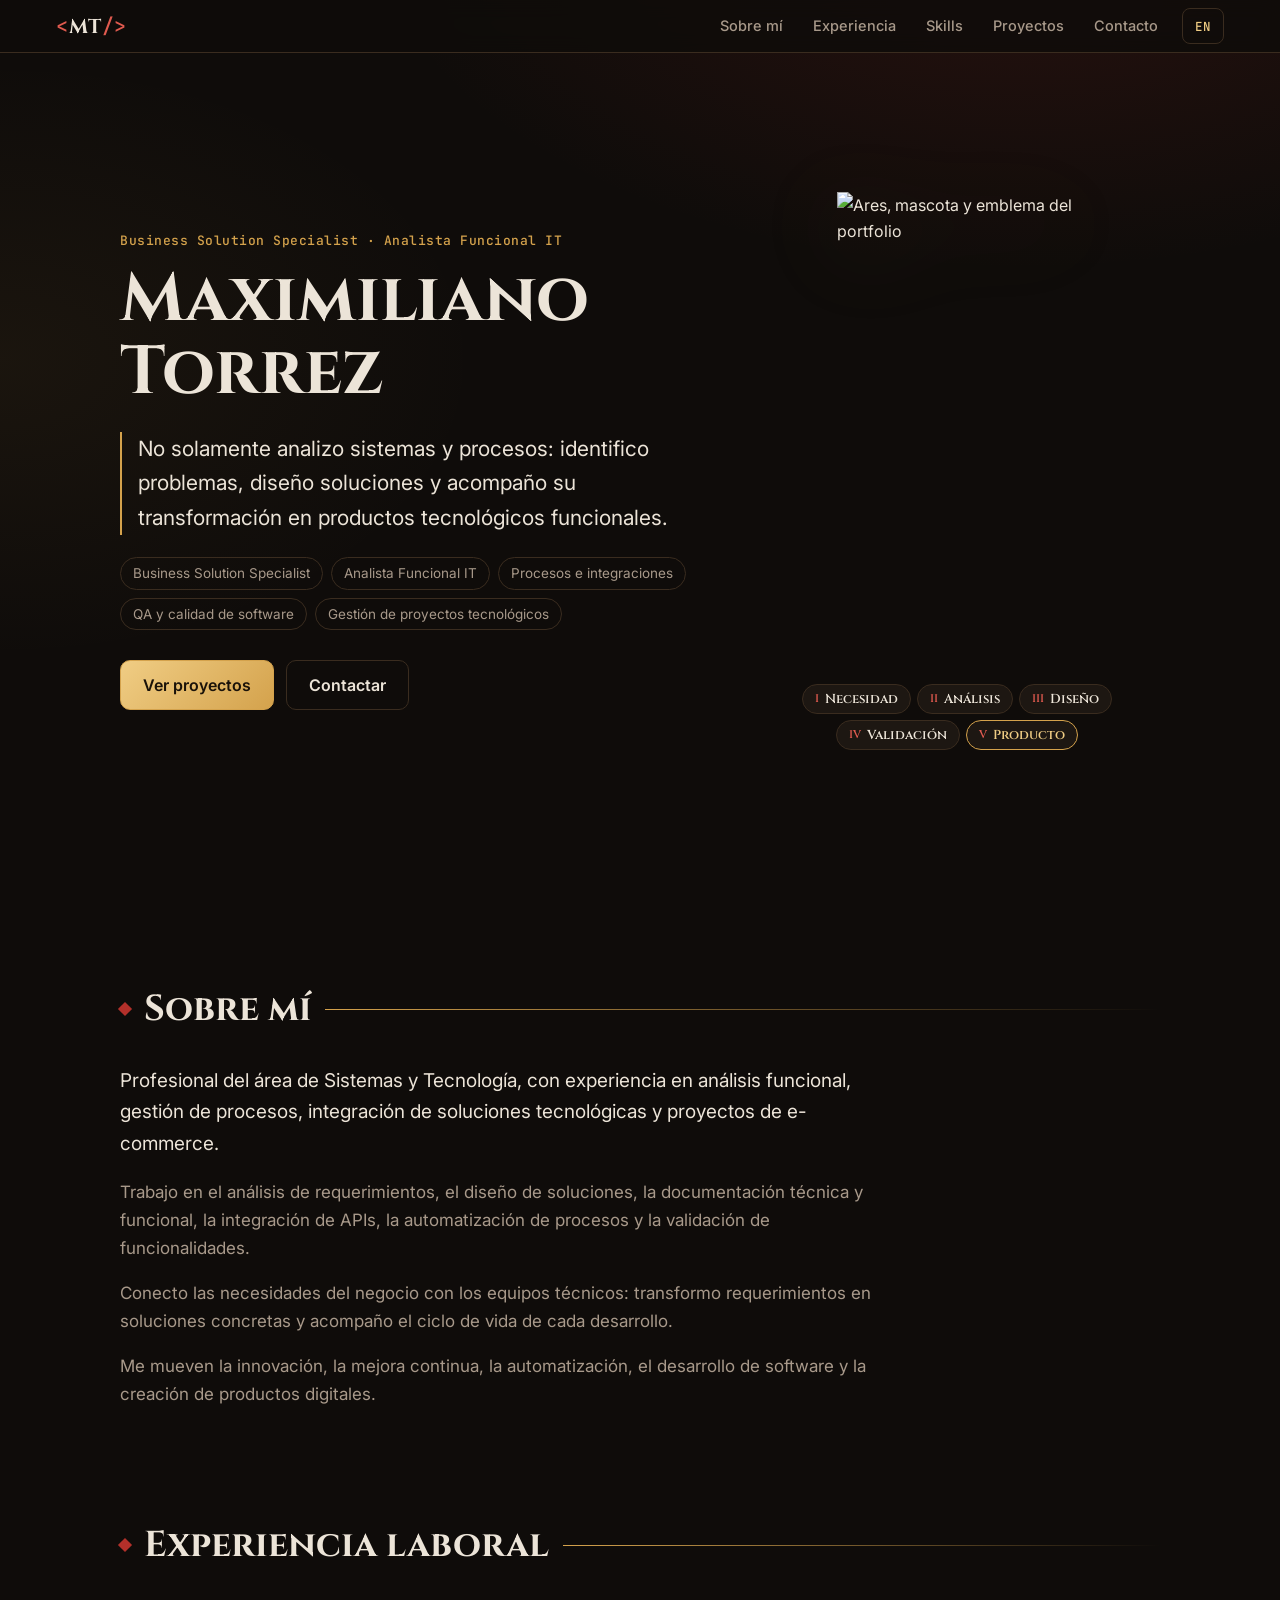
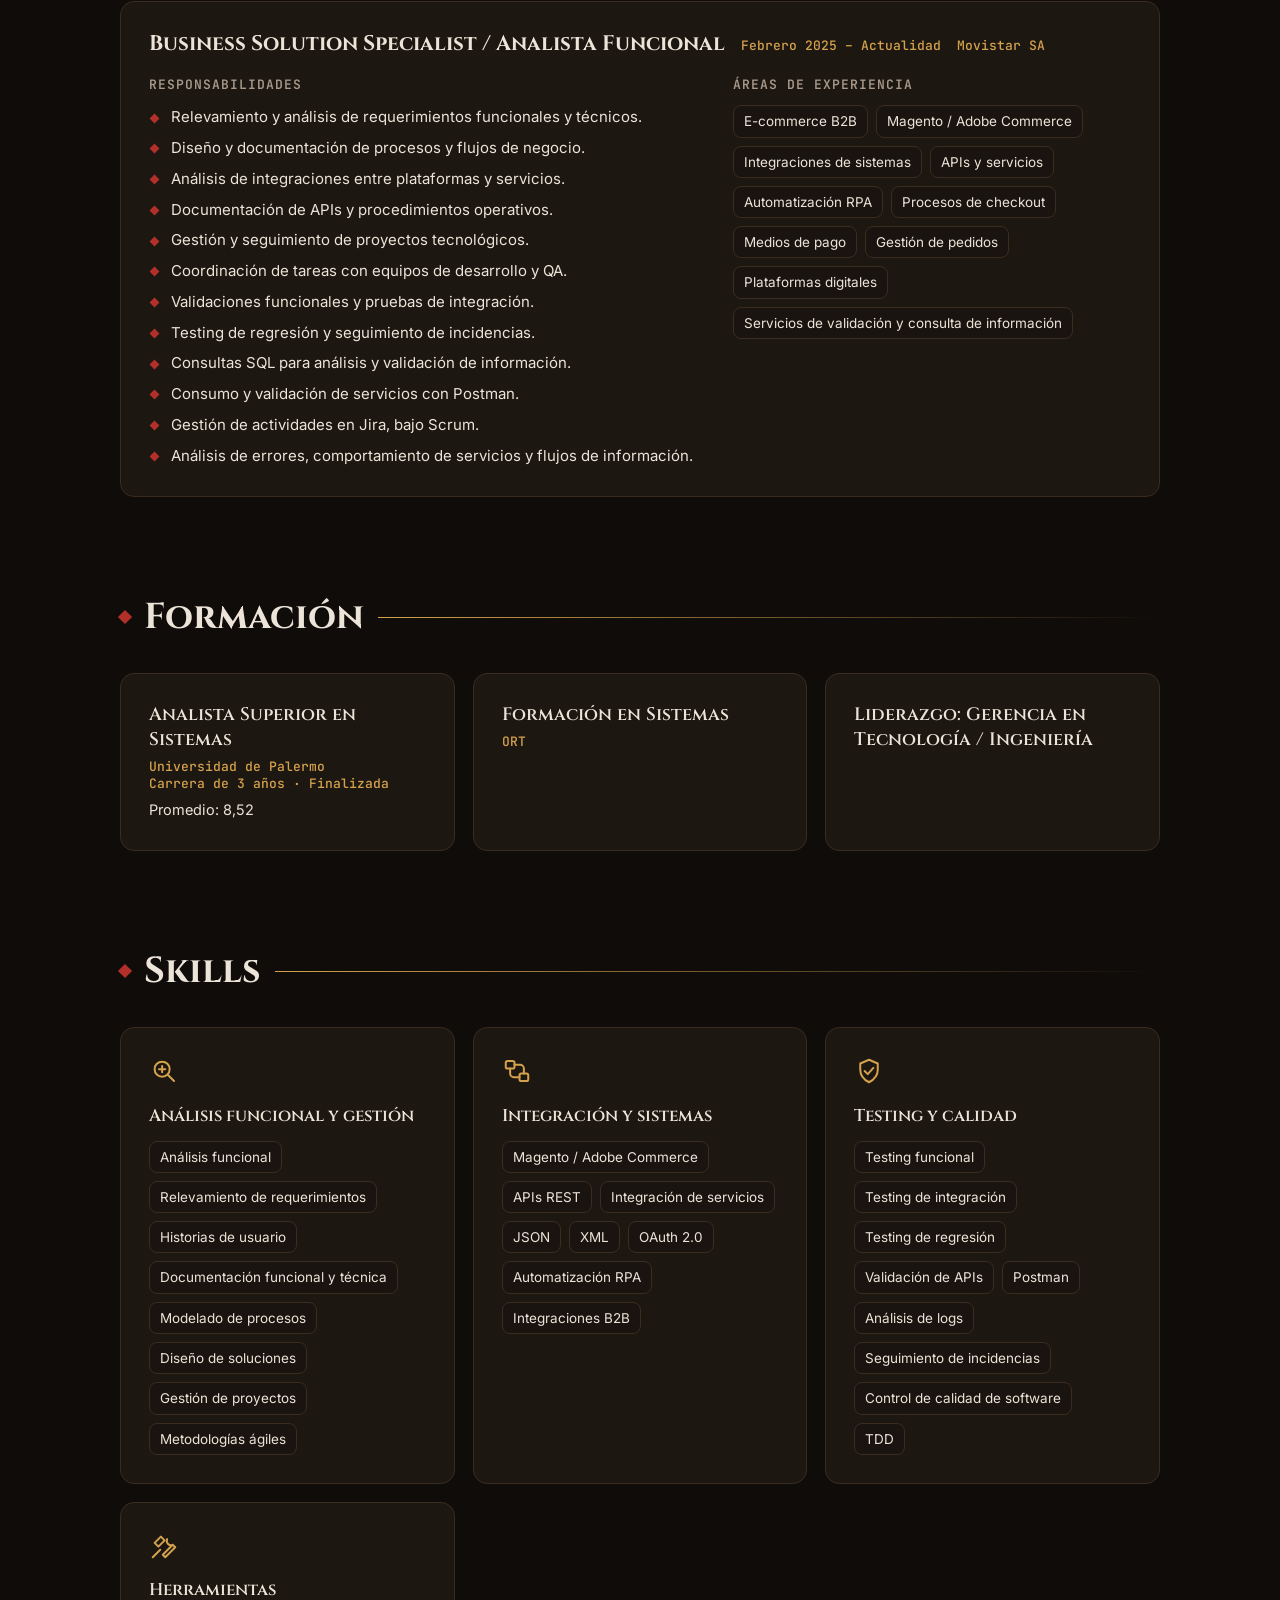
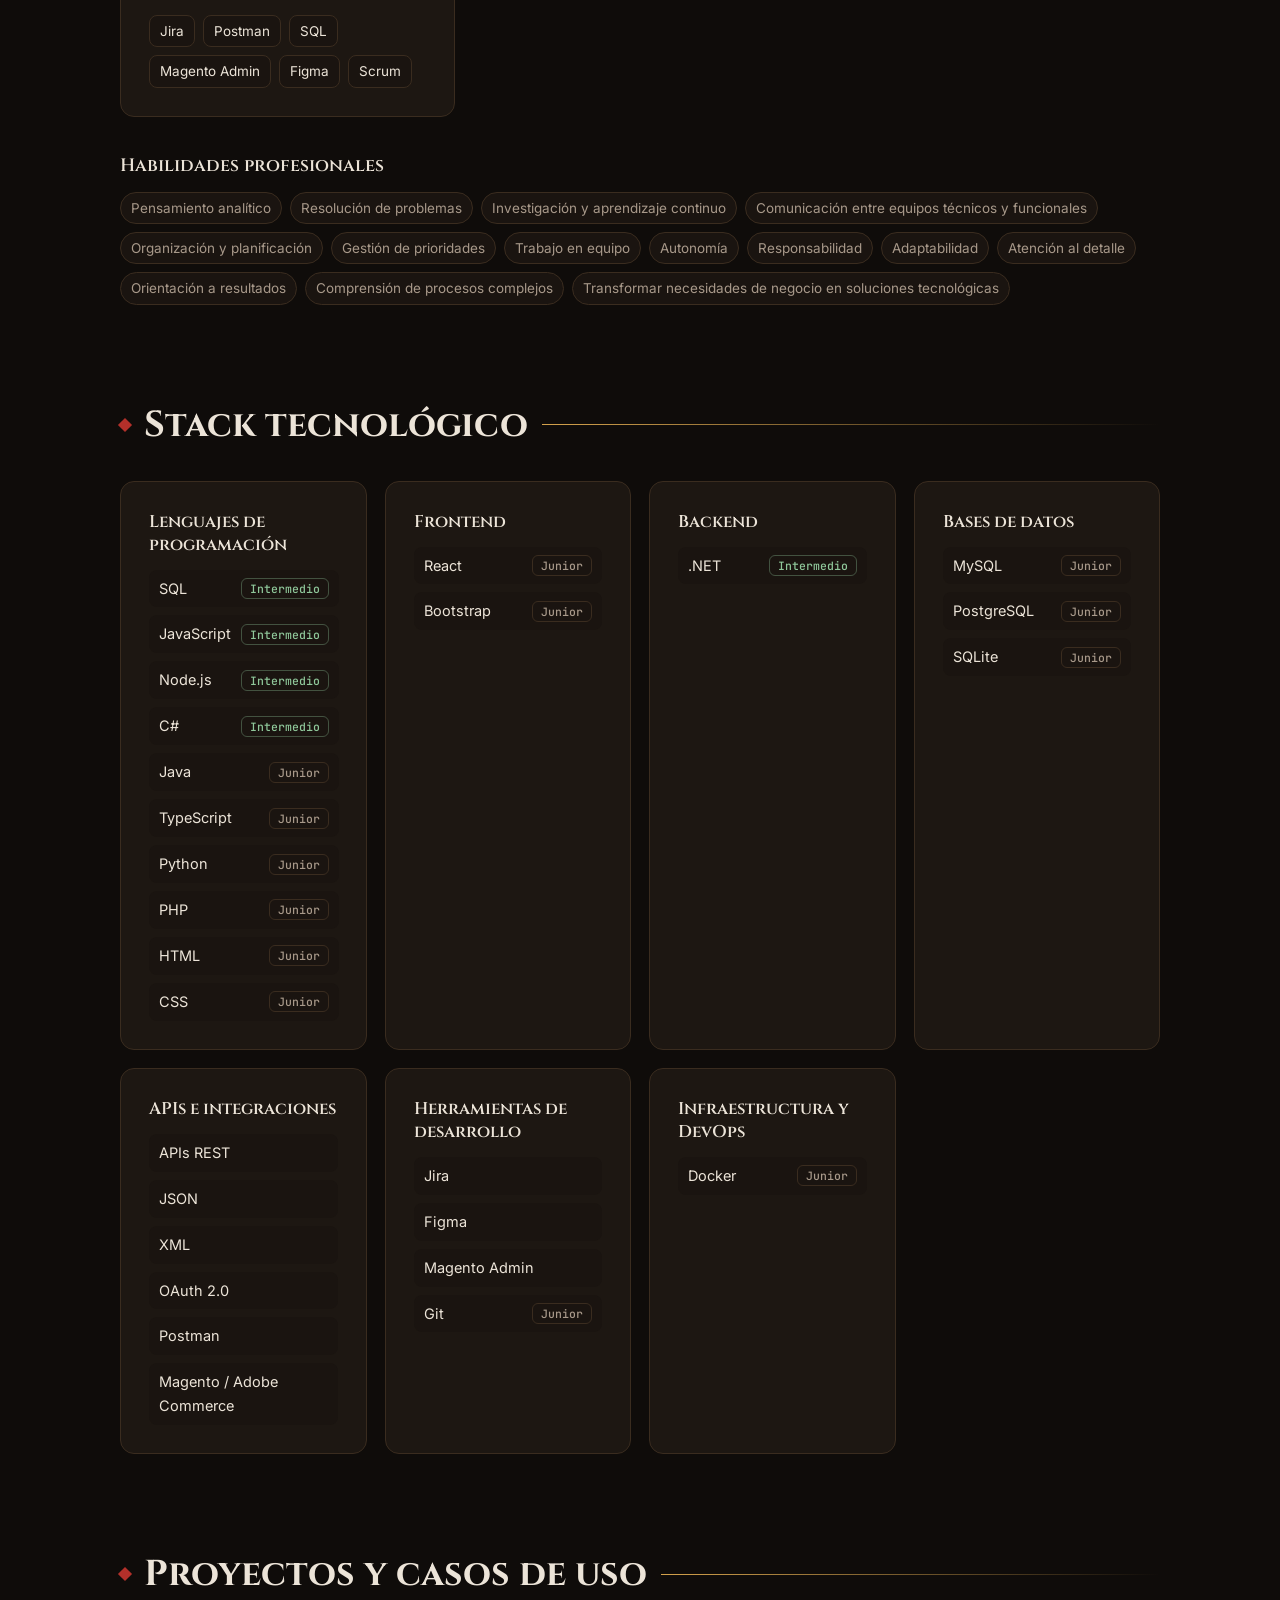
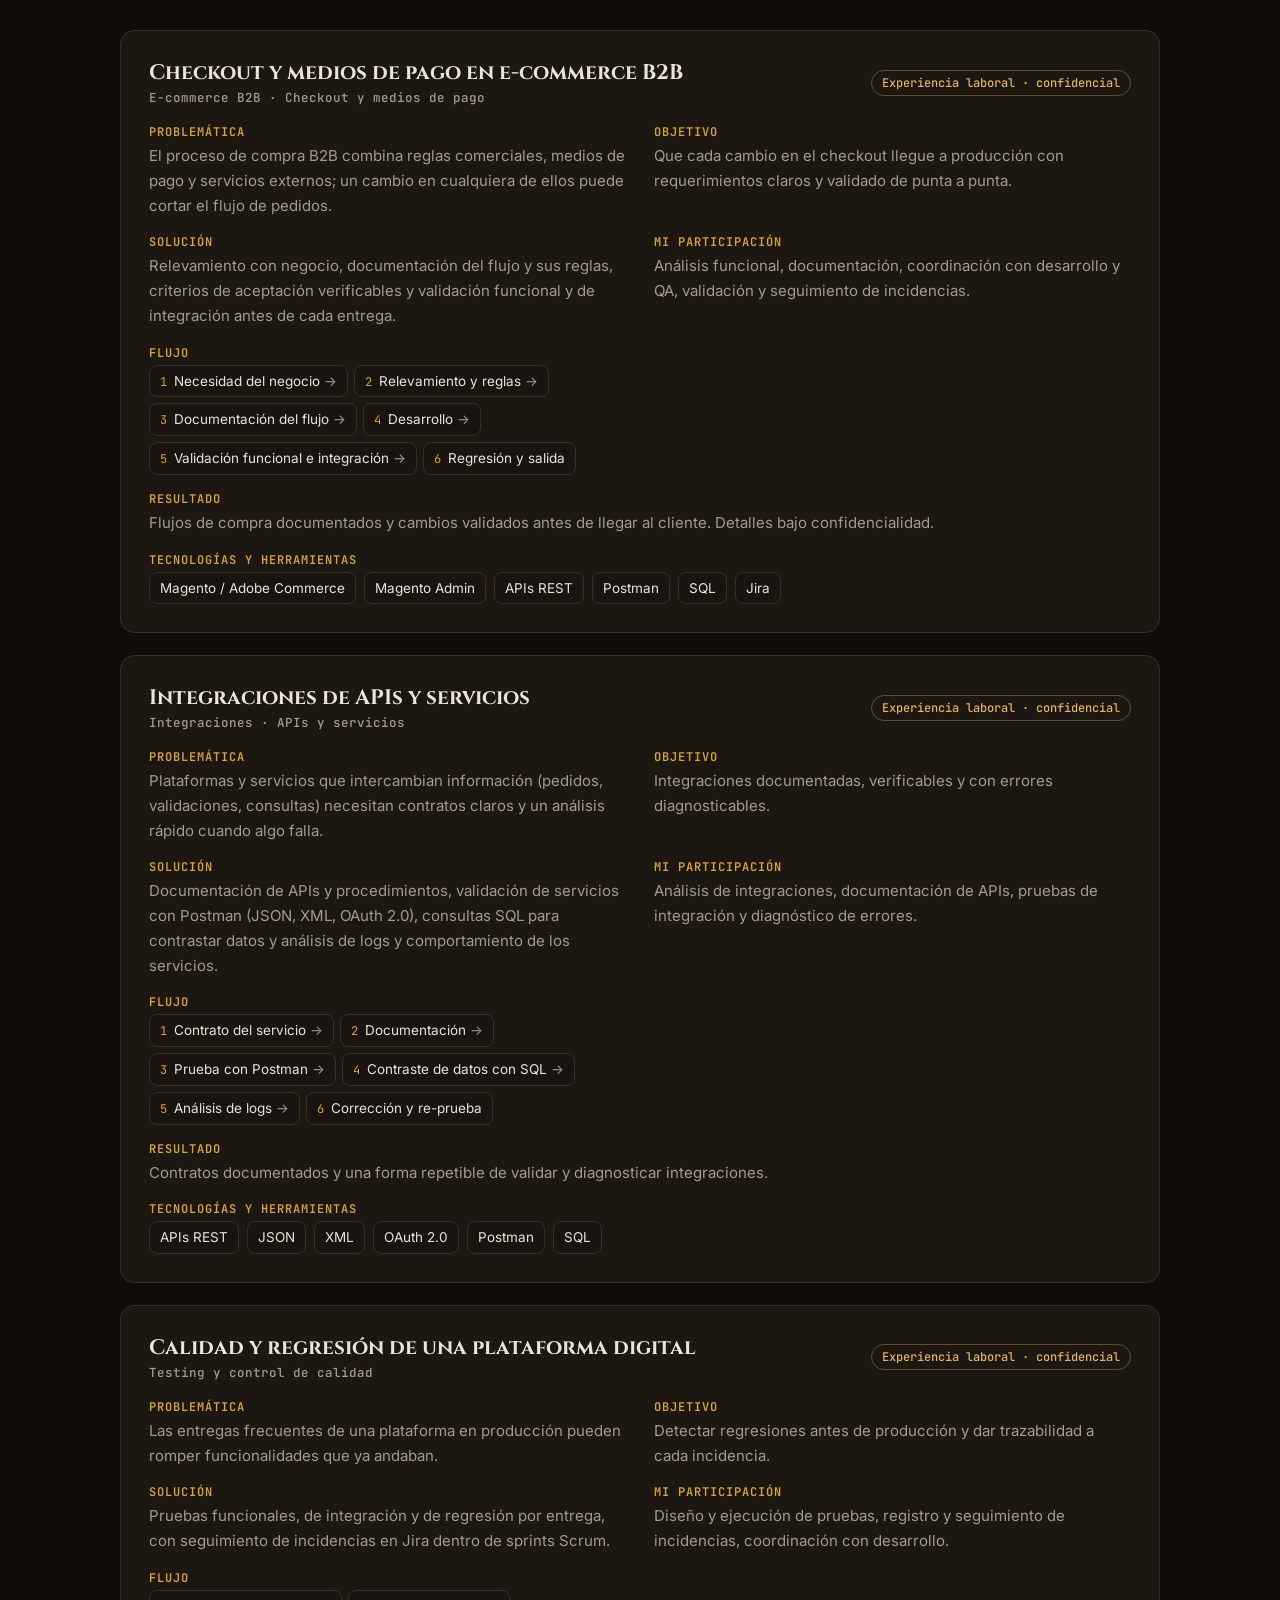
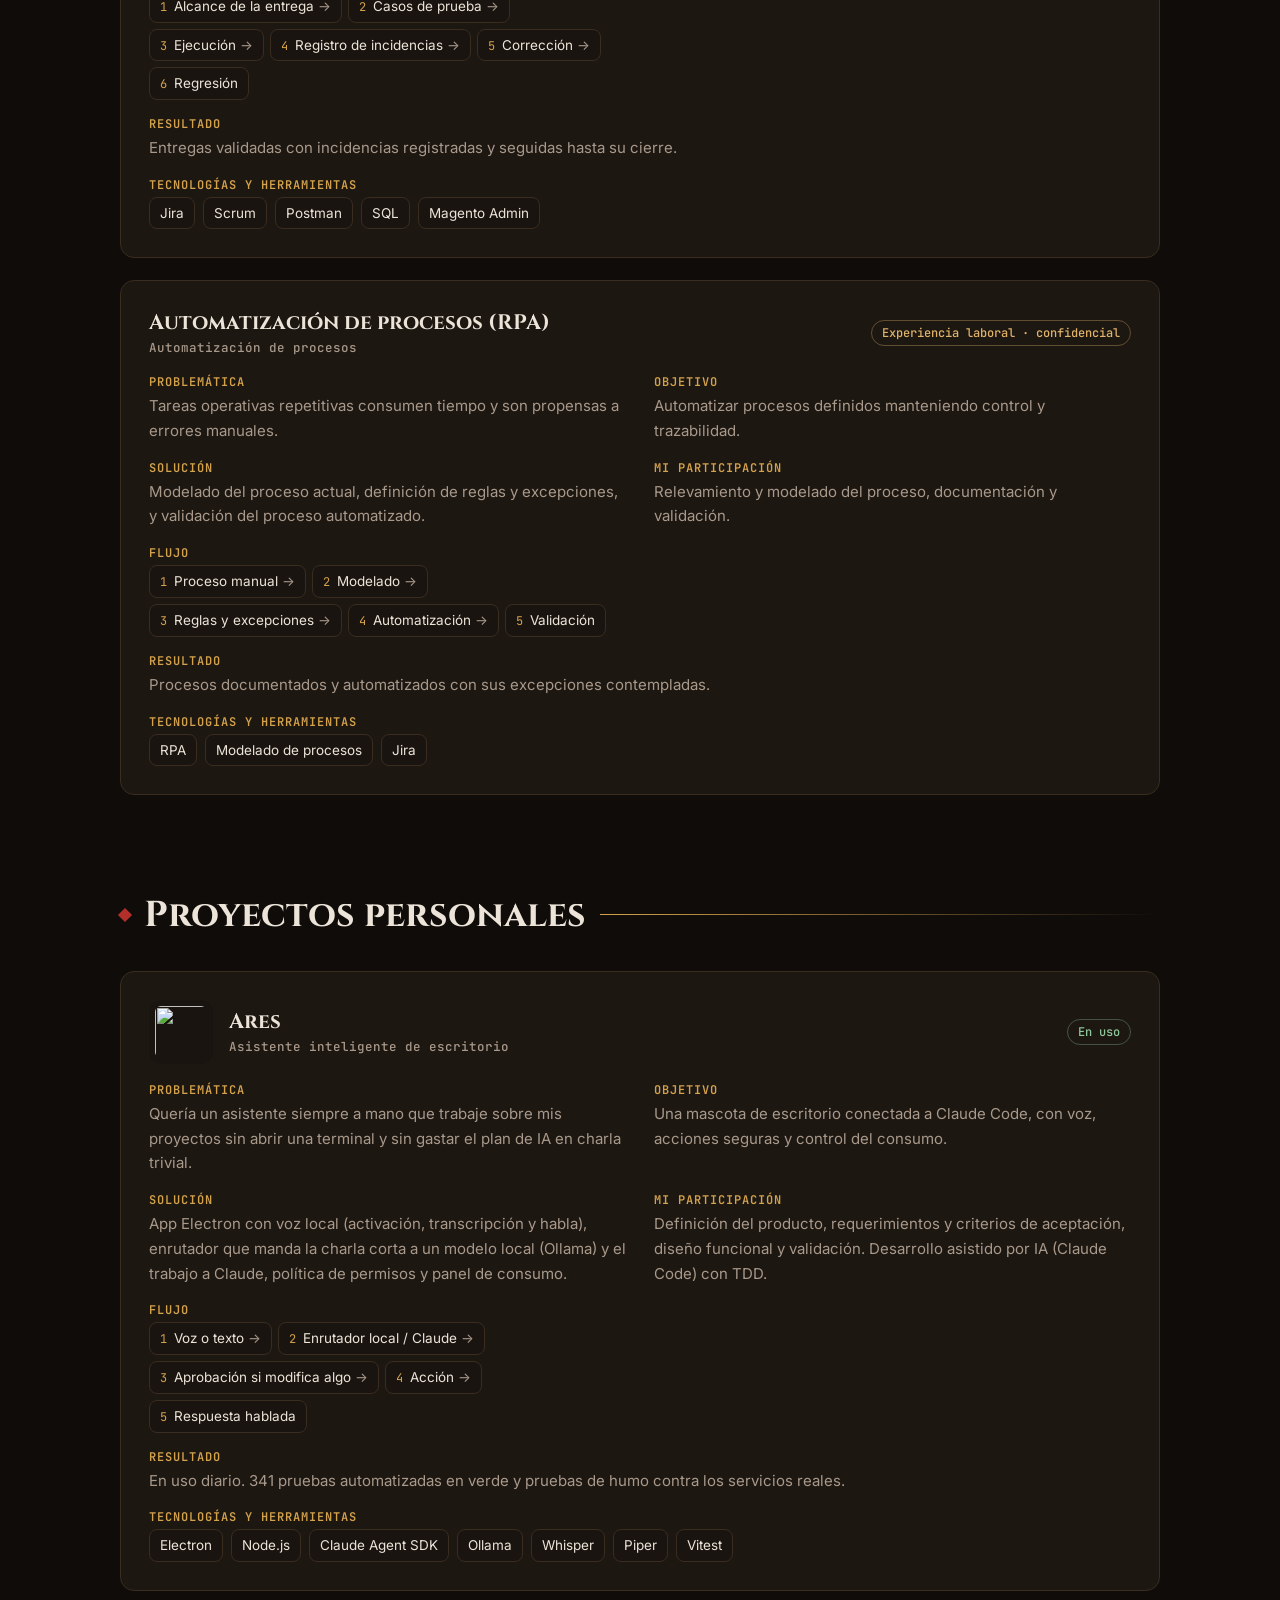
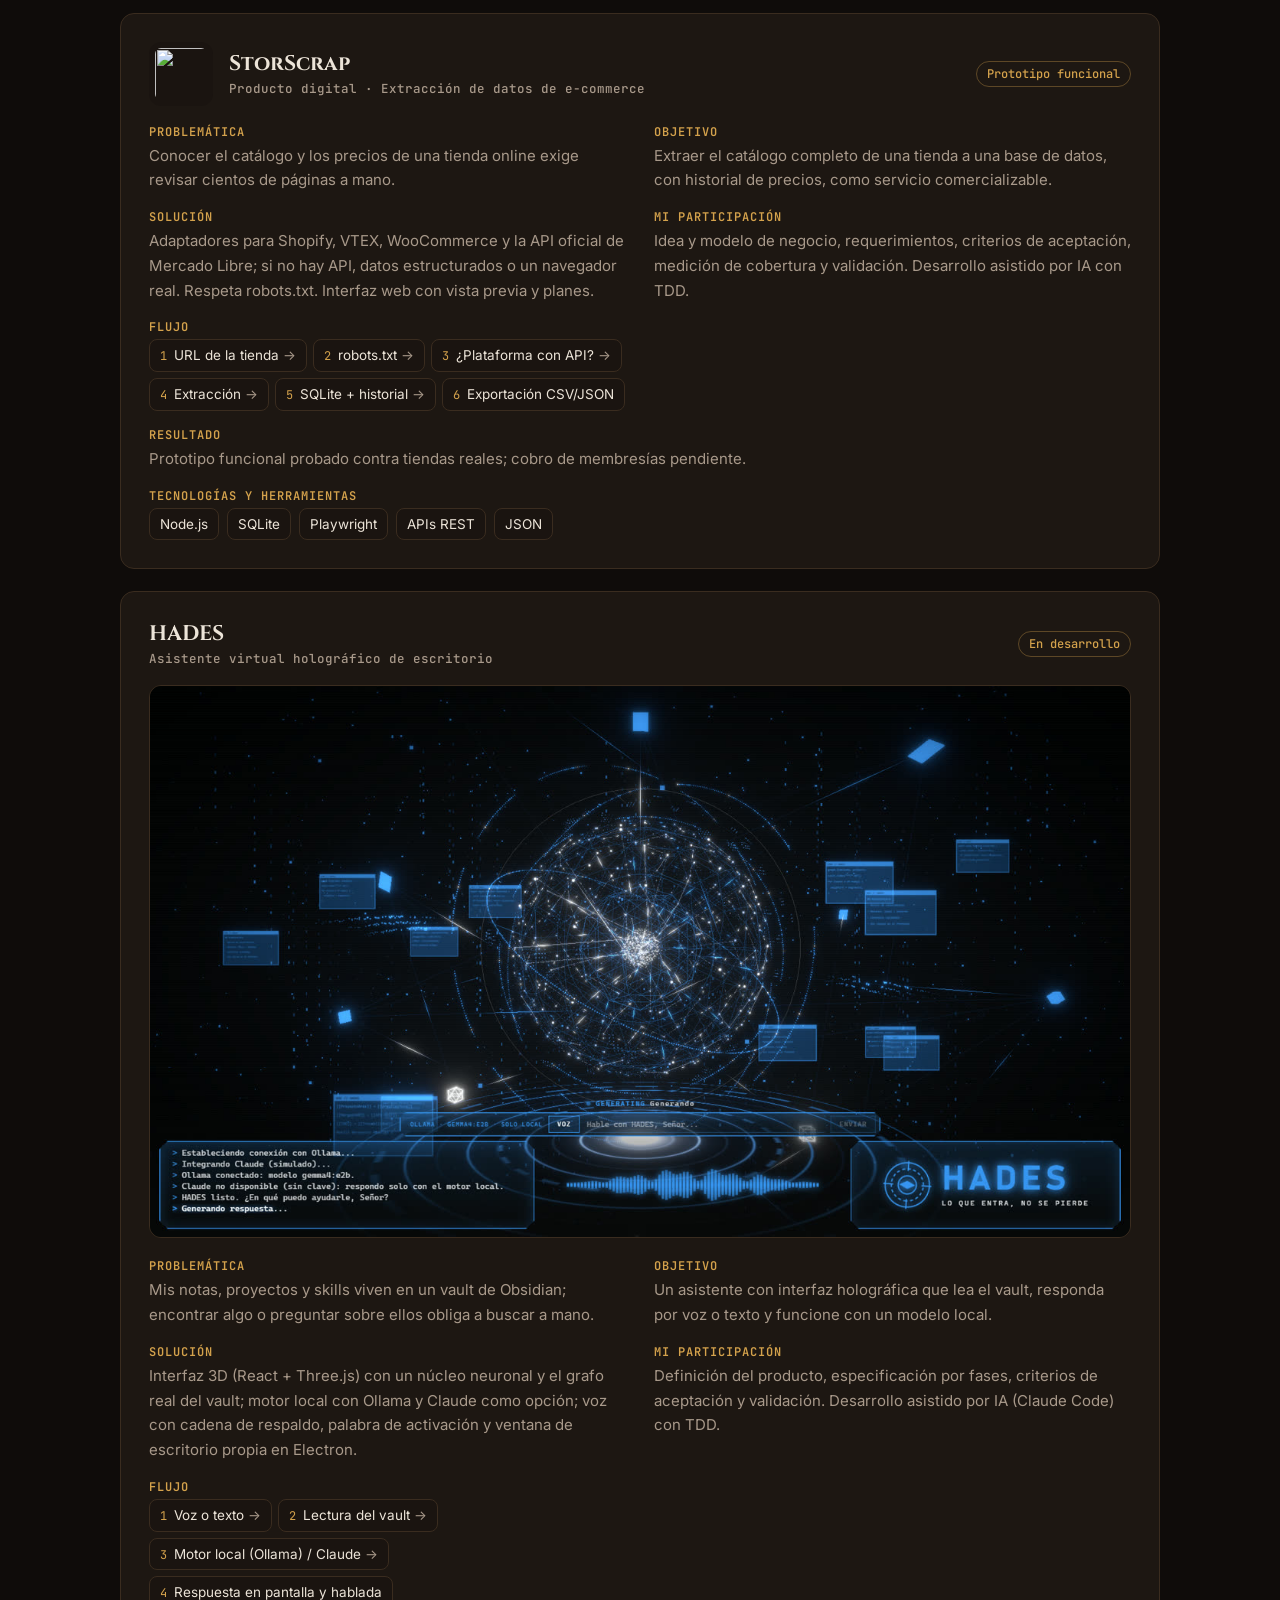
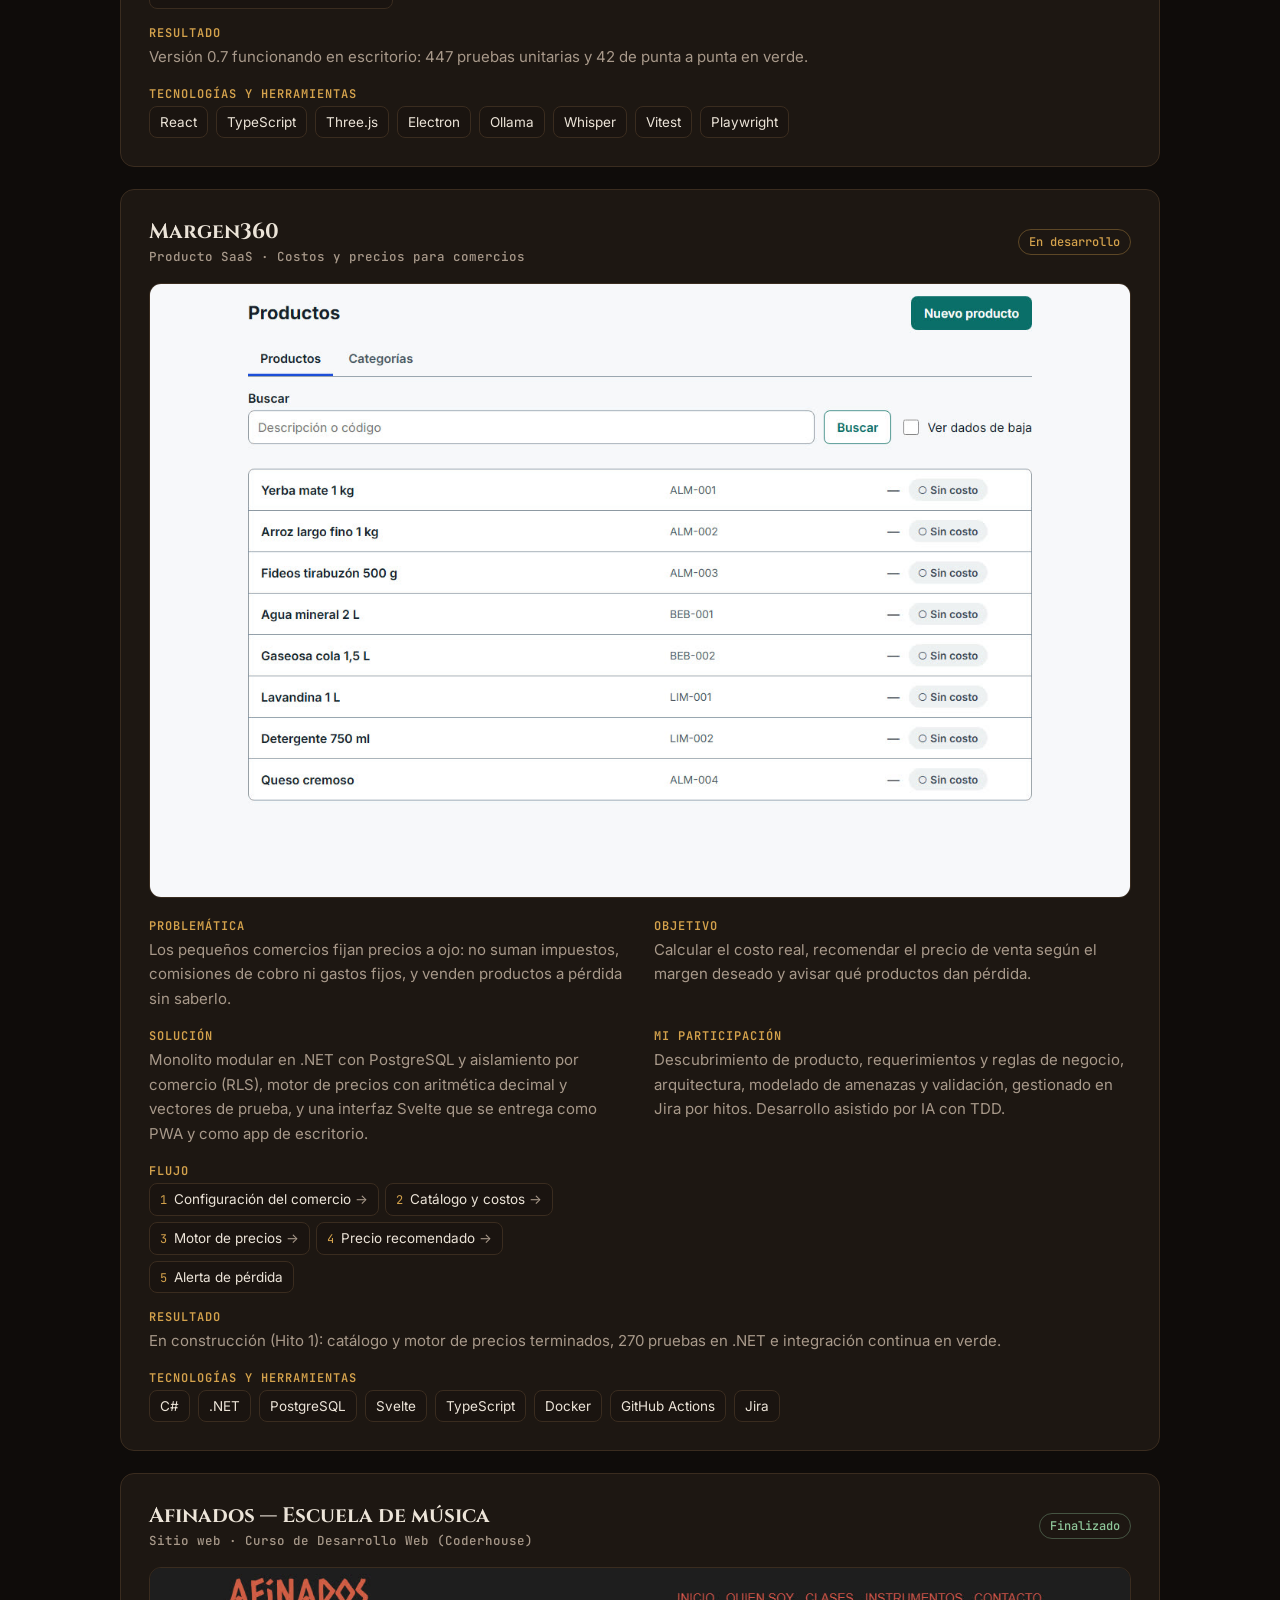
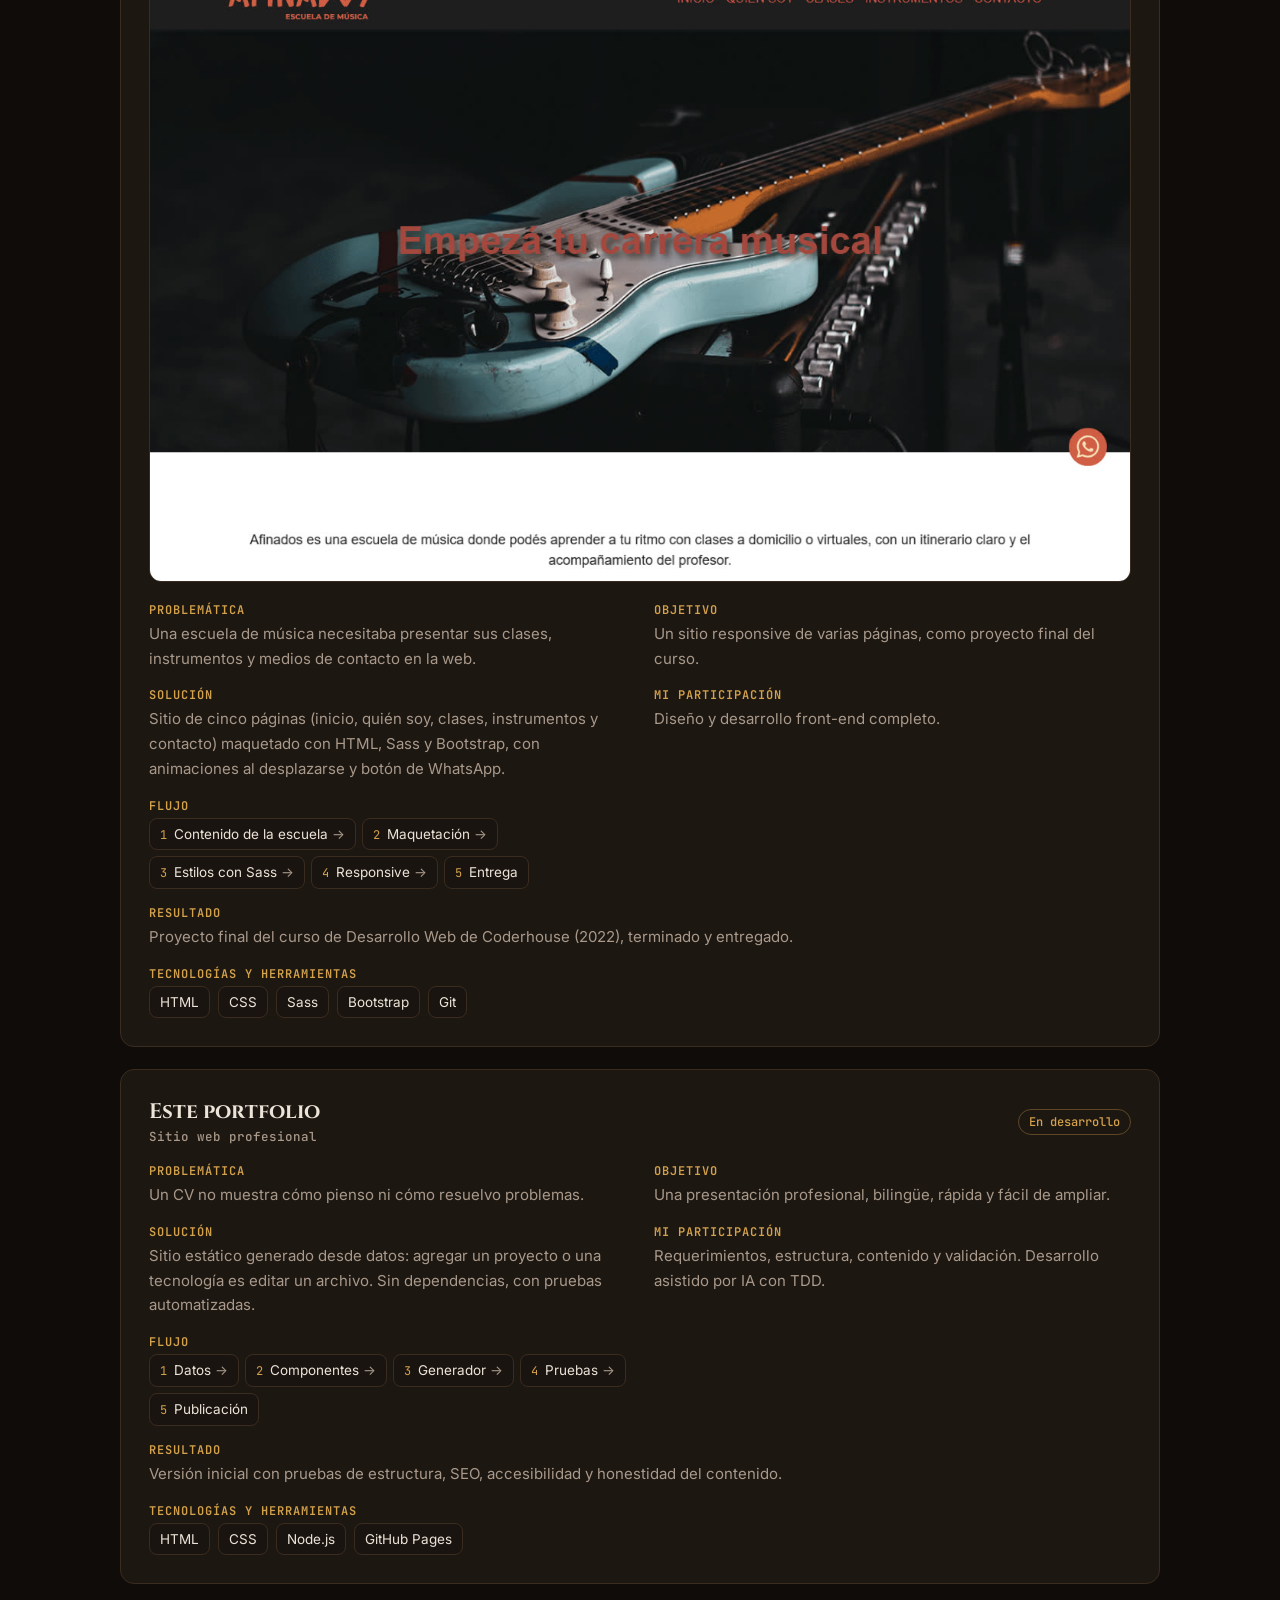
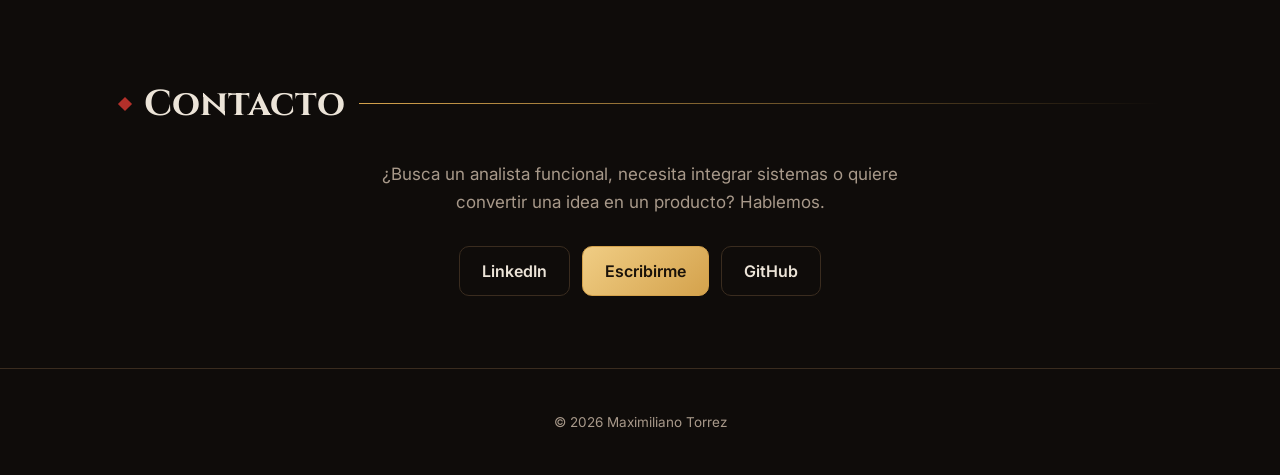
==== docs/index.html @ 6991f770 "Formación de Palermo, stack completo y proyectos HADES, Margen360 y Afinados - Analista Superior en " ====
<!doctype html>
<html lang="es">
<head>
<meta charset="utf-8">
<meta name="viewport" content="width=device-width, initial-scale=1">
<title>Maximiliano Torrez — Business Solution Specialist · Analista Funcional IT</title>
<meta name="description" content="Maximiliano Torrez, Business Solution Specialist y Analista Funcional IT: análisis de requerimientos, integraciones de APIs, e-commerce B2B con Magento / Adobe Commerce, QA y automatización.">
<link rel="canonical" href="https://maxitorrez.github.io/">
<link rel="alternate" hreflang="es" href="https://maxitorrez.github.io/">
<link rel="alternate" hreflang="en" href="https://maxitorrez.github.io/en/">
<link rel="alternate" hreflang="x-default" href="https://maxitorrez.github.io/">
<meta property="og:type" content="profile">
<meta property="og:title" content="Maximiliano Torrez — Business Solution Specialist · Analista Funcional IT">
<meta property="og:description" content="Maximiliano Torrez, Business Solution Specialist y Analista Funcional IT: análisis de requerimientos, integraciones de APIs, e-commerce B2B con Magento / Adobe Commerce, QA y automatización.">
<meta property="og:url" content="https://maxitorrez.github.io/">
<meta property="og:locale" content="es_AR">
<meta name="theme-color" content="#0f0c0a">
<link rel="icon" href="assets/ares.svg" type="image/svg+xml">
<link rel="preconnect" href="https://fonts.googleapis.com">
<link rel="preconnect" href="https://fonts.gstatic.com" crossorigin>
<link href="https://fonts.googleapis.com/css2?family=Cinzel:wght@600;700&family=Inter:wght@400;500;600&family=JetBrains+Mono:wght@500&display=swap" rel="stylesheet">
<link rel="stylesheet" href="styles.css">
<script type="application/ld+json">{"@context":"https://schema.org","@type":"Person","name":"Maximiliano Torrez","url":"https://maxitorrez.github.io/","jobTitle":"Business Solution Specialist · Analista Funcional IT","description":"Maximiliano Torrez, Business Solution Specialist y Analista Funcional IT: análisis de requerimientos, integraciones de APIs, e-commerce B2B con Magento / Adobe Commerce, QA y automatización.","sameAs":["https://github.com/maxitorrez","https://www.linkedin.com/in/patricio-torrez"],"knowsAbout":["Análisis funcional","Relevamiento de requerimientos","Historias de usuario","Documentación funcional y técnica","Modelado de procesos","Diseño de soluciones","Gestión de proyectos","Metodologías ágiles","Magento / Adobe Commerce","APIs REST","Integración de servicios","JSON","XML","OAuth 2.0","Automatización RPA","Integraciones B2B","Testing funcional","Testing de integración","Testing de regresión","Validación de APIs","Postman","Análisis de logs","Seguimiento de incidencias","Control de calidad de software","TDD","Jira","Postman","SQL","Magento Admin","Figma","Scrum"]}</script>
</head>
<body>
<a class="skip" href="#contenido">Saltar al contenido</a>
<div class="progress" aria-hidden="true"></div>
<header class="top">
  <a class="brand" href="#inicio" aria-label="Maximiliano Torrez"><span class="br">&lt;</span>MT<span class="br">/&gt;</span></a>
  <nav aria-label="Principal"><a href="#sobre-mi">Sobre mí</a><a href="#experiencia">Experiencia</a><a href="#skills">Skills</a><a href="#proyectos">Proyectos</a><a href="#contacto">Contacto</a><a class="lang" href="en/" hreflang="en" lang="en" aria-label="Ver en inglés">EN</a></nav>
</header>
<main id="contenido">
<section id="inicio" class="hero" aria-labelledby="hero-t">
  <div class="hero-text">
    <p class="eyebrow">Business Solution Specialist · Analista Funcional IT</p>
    <h1 id="hero-t">Maximiliano Torrez</h1>
    <p class="concept">No solamente analizo sistemas y procesos: identifico problemas, diseño soluciones y acompaño su transformación en productos tecnológicos funcionales.</p>
    <ul class="positioning"><li>Business Solution Specialist</li><li>Analista Funcional IT</li><li>Procesos e integraciones</li><li>QA y calidad de software</li><li>Gestión de proyectos tecnológicos</li></ul>
    <div class="cta"><a class="btn primary" href="#proyectos">Ver proyectos</a><a class="btn" href="#contacto">Contactar</a></div>
  </div>
  <div class="hero-art"><img class="mascot" src="assets/ares.svg" alt="Ares, mascota y emblema del portfolio" width="220" height="262"></div>
  <ol class="hero-flow" aria-label="Cómo trabajo">
    <li style="--i:0"><span class="n">I</span>Necesidad</li><li style="--i:1"><span class="n">II</span>Análisis</li><li style="--i:2"><span class="n">III</span>Diseño</li><li style="--i:3"><span class="n">IV</span>Validación</li><li style="--i:4"><span class="n">V</span>Producto</li>
  </ol>
</section>
<section id="sobre-mi" class="section" aria-labelledby="sobre-mi-t"><h2 id="sobre-mi-t" class="section-title">Sobre mí</h2><div class="about"><p>Profesional del área de Sistemas y Tecnología, con experiencia en análisis funcional, gestión de procesos, integración de soluciones tecnológicas y proyectos de e-commerce.</p><p>Trabajo en el análisis de requerimientos, el diseño de soluciones, la documentación técnica y funcional, la integración de APIs, la automatización de procesos y la validación de funcionalidades.</p><p>Conecto las necesidades del negocio con los equipos técnicos: transformo requerimientos en soluciones concretas y acompaño el ciclo de vida de cada desarrollo.</p><p>Me mueven la innovación, la mejora continua, la automatización, el desarrollo de software y la creación de productos digitales.</p></div></section>
<section id="experiencia" class="section" aria-labelledby="experiencia-t"><h2 id="experiencia-t" class="section-title">Experiencia laboral</h2><article class="card job">
  <header class="job-head"><h3>Business Solution Specialist / Analista Funcional</h3><p class="period">Febrero 2025 – Actualidad</p><p class="inst">Movistar SA</p></header>
  <div class="job-body">
    <div><h4>Responsabilidades</h4><ul class="checks"><li>Relevamiento y análisis de requerimientos funcionales y técnicos.</li><li>Diseño y documentación de procesos y flujos de negocio.</li><li>Análisis de integraciones entre plataformas y servicios.</li><li>Documentación de APIs y procedimientos operativos.</li><li>Gestión y seguimiento de proyectos tecnológicos.</li><li>Coordinación de tareas con equipos de desarrollo y QA.</li><li>Validaciones funcionales y pruebas de integración.</li><li>Testing de regresión y seguimiento de incidencias.</li><li>Consultas SQL para análisis y validación de información.</li><li>Consumo y validación de servicios con Postman.</li><li>Gestión de actividades en Jira, bajo Scrum.</li><li>Análisis de errores, comportamiento de servicios y flujos de información.</li></ul></div>
    <div><h4>Áreas de experiencia</h4><ul class="chips"><li class="chip">E-commerce B2B</li><li class="chip">Magento / Adobe Commerce</li><li class="chip">Integraciones de sistemas</li><li class="chip">APIs y servicios</li><li class="chip">Automatización RPA</li><li class="chip">Procesos de checkout</li><li class="chip">Medios de pago</li><li class="chip">Gestión de pedidos</li><li class="chip">Plataformas digitales</li><li class="chip">Servicios de validación y consulta de información</li></ul></div>
  </div>
</article></section>
<section id="formacion" class="section" aria-labelledby="formacion-t"><h2 id="formacion-t" class="section-title">Formación</h2><ul class="grid edu-list"><li class="card edu"><h3>Analista Superior en Sistemas</h3><p class="inst">Universidad de Palermo</p><p class="period">Carrera de 3 años · Finalizada</p><p class="note">Promedio: 8,52</p></li><li class="card edu"><h3>Formación en Sistemas</h3><p class="inst">ORT</p></li><li class="card edu"><h3>Liderazgo: Gerencia en Tecnología / Ingeniería</h3></li></ul></section>
<section id="skills" class="section" aria-labelledby="skills-t"><h2 id="skills-t" class="section-title">Skills</h2><div class="grid skills"><div class="card skill-group"><svg class="icon" viewBox="0 0 24 24" aria-hidden="true" focusable="false"><g fill="none" stroke="currentColor" stroke-width="1.6" stroke-linecap="round" stroke-linejoin="round"><circle cx="10.5" cy="10.5" r="6"/><path d="M15 15l5 5M8 10.5h5M10.5 8v5"/></g></svg><h3>Análisis funcional y gestión</h3><ul class="chips"><li class="chip">Análisis funcional</li><li class="chip">Relevamiento de requerimientos</li><li class="chip">Historias de usuario</li><li class="chip">Documentación funcional y técnica</li><li class="chip">Modelado de procesos</li><li class="chip">Diseño de soluciones</li><li class="chip">Gestión de proyectos</li><li class="chip">Metodologías ágiles</li></ul></div><div class="card skill-group"><svg class="icon" viewBox="0 0 24 24" aria-hidden="true" focusable="false"><g fill="none" stroke="currentColor" stroke-width="1.6" stroke-linecap="round" stroke-linejoin="round"><rect x="3" y="4" width="7" height="6" rx="1.5"/><rect x="14" y="14" width="7" height="6" rx="1.5"/><path d="M6.5 10v4a3 3 0 0 0 3 3H14M17.5 14v-4a3 3 0 0 0-3-3H10"/></g></svg><h3>Integración y sistemas</h3><ul class="chips"><li class="chip">Magento / Adobe Commerce</li><li class="chip">APIs REST</li><li class="chip">Integración de servicios</li><li class="chip">JSON</li><li class="chip">XML</li><li class="chip">OAuth 2.0</li><li class="chip">Automatización RPA</li><li class="chip">Integraciones B2B</li></ul></div><div class="card skill-group"><svg class="icon" viewBox="0 0 24 24" aria-hidden="true" focusable="false"><g fill="none" stroke="currentColor" stroke-width="1.6" stroke-linecap="round" stroke-linejoin="round"><path d="M12 3l7 3v5c0 4.5-3 8-7 10-4-2-7-5.5-7-10V6z"/><path d="M8.5 12l2.5 2.5 4.5-5"/></g></svg><h3>Testing y calidad</h3><ul class="chips"><li class="chip">Testing funcional</li><li class="chip">Testing de integración</li><li class="chip">Testing de regresión</li><li class="chip">Validación de APIs</li><li class="chip">Postman</li><li class="chip">Análisis de logs</li><li class="chip">Seguimiento de incidencias</li><li class="chip">Control de calidad de software</li><li class="chip">TDD</li></ul></div><div class="card skill-group"><svg class="icon" viewBox="0 0 24 24" aria-hidden="true" focusable="false"><g fill="none" stroke="currentColor" stroke-width="1.6" stroke-linecap="round" stroke-linejoin="round"><path d="M14.5 6.5a3.5 3.5 0 0 0 4.6 4.6L21 13l-8 8-2-2 8-8"/><path d="M3 21l6-6M9.5 4.5l3 3-5 5-3-3z"/></g></svg><h3>Herramientas</h3><ul class="chips"><li class="chip">Jira</li><li class="chip">Postman</li><li class="chip">SQL</li><li class="chip">Magento Admin</li><li class="chip">Figma</li><li class="chip">Scrum</li></ul></div></div>
<h3 class="sub">Habilidades profesionales</h3><ul class="chips"><li class="chip soft">Pensamiento analítico</li><li class="chip soft">Resolución de problemas</li><li class="chip soft">Investigación y aprendizaje continuo</li><li class="chip soft">Comunicación entre equipos técnicos y funcionales</li><li class="chip soft">Organización y planificación</li><li class="chip soft">Gestión de prioridades</li><li class="chip soft">Trabajo en equipo</li><li class="chip soft">Autonomía</li><li class="chip soft">Responsabilidad</li><li class="chip soft">Adaptabilidad</li><li class="chip soft">Atención al detalle</li><li class="chip soft">Orientación a resultados</li><li class="chip soft">Comprensión de procesos complejos</li><li class="chip soft">Transformar necesidades de negocio en soluciones tecnológicas</li></ul></section>
<section id="stack" class="section" aria-labelledby="stack-t"><h2 id="stack-t" class="section-title">Stack tecnológico</h2><div class="grid stack"><div class="card stack-group"><h3>Lenguajes de programación</h3><ul class="tech-list"><li class="tech"><span class="tech-name">SQL</span><span class="level level-intermedio">Intermedio</span></li><li class="tech"><span class="tech-name">JavaScript</span><span class="level level-intermedio">Intermedio</span></li><li class="tech"><span class="tech-name">Node.js</span><span class="level level-intermedio">Intermedio</span></li><li class="tech"><span class="tech-name">C#</span><span class="level level-intermedio">Intermedio</span></li><li class="tech"><span class="tech-name">Java</span><span class="level level-junior">Junior</span></li><li class="tech"><span class="tech-name">TypeScript</span><span class="level level-junior">Junior</span></li><li class="tech"><span class="tech-name">Python</span><span class="level level-junior">Junior</span></li><li class="tech"><span class="tech-name">PHP</span><span class="level level-junior">Junior</span></li><li class="tech"><span class="tech-name">HTML</span><span class="level level-junior">Junior</span></li><li class="tech"><span class="tech-name">CSS</span><span class="level level-junior">Junior</span></li></ul></div><div class="card stack-group"><h3>Frontend</h3><ul class="tech-list"><li class="tech"><span class="tech-name">React</span><span class="level level-junior">Junior</span></li><li class="tech"><span class="tech-name">Bootstrap</span><span class="level level-junior">Junior</span></li></ul></div><div class="card stack-group"><h3>Backend</h3><ul class="tech-list"><li class="tech"><span class="tech-name">.NET</span><span class="level level-intermedio">Intermedio</span></li></ul></div><div class="card stack-group"><h3>Bases de datos</h3><ul class="tech-list"><li class="tech"><span class="tech-name">MySQL</span><span class="level level-junior">Junior</span></li><li class="tech"><span class="tech-name">PostgreSQL</span><span class="level level-junior">Junior</span></li><li class="tech"><span class="tech-name">SQLite</span><span class="level level-junior">Junior</span></li></ul></div><div class="card stack-group"><h3>APIs e integraciones</h3><ul class="tech-list"><li class="tech"><span class="tech-name">APIs REST</span></li><li class="tech"><span class="tech-name">JSON</span></li><li class="tech"><span class="tech-name">XML</span></li><li class="tech"><span class="tech-name">OAuth 2.0</span></li><li class="tech"><span class="tech-name">Postman</span></li><li class="tech"><span class="tech-name">Magento / Adobe Commerce</span></li></ul></div><div class="card stack-group"><h3>Herramientas de desarrollo</h3><ul class="tech-list"><li class="tech"><span class="tech-name">Jira</span></li><li class="tech"><span class="tech-name">Figma</span></li><li class="tech"><span class="tech-name">Magento Admin</span></li><li class="tech"><span class="tech-name">Git</span><span class="level level-junior">Junior</span></li></ul></div><div class="card stack-group"><h3>Infraestructura y DevOps</h3><ul class="tech-list"><li class="tech"><span class="tech-name">Docker</span><span class="level level-junior">Junior</span></li></ul></div></div></section>
<section id="proyectos" class="section" aria-labelledby="proyectos-t"><h2 id="proyectos-t" class="section-title">Proyectos y casos de uso</h2><div class="projects"><article class="card project" id="p-checkout-b2b">
  <header class="project-head"><div><h3>Checkout y medios de pago en e-commerce B2B</h3><p class="category">E-commerce B2B · Checkout y medios de pago</p></div><span class="badge badge-laboral">Experiencia laboral · confidencial</span></header>
  
  <dl class="fields">
    <div class="field"><dt>Problemática</dt><dd>El proceso de compra B2B combina reglas comerciales, medios de pago y servicios externos; un cambio en cualquiera de ellos puede cortar el flujo de pedidos.</dd></div>
    <div class="field"><dt>Objetivo</dt><dd>Que cada cambio en el checkout llegue a producción con requerimientos claros y validado de punta a punta.</dd></div>
    <div class="field"><dt>Solución</dt><dd>Relevamiento con negocio, documentación del flujo y sus reglas, criterios de aceptación verificables y validación funcional y de integración antes de cada entrega.</dd></div>
    <div class="field"><dt>Mi participación</dt><dd>Análisis funcional, documentación, coordinación con desarrollo y QA, validación y seguimiento de incidencias.</dd></div>
    <div class="field"><dt>Flujo</dt><dd><ol class="flow"><li>Necesidad del negocio</li><li>Relevamiento y reglas</li><li>Documentación del flujo</li><li>Desarrollo</li><li>Validación funcional e integración</li><li>Regresión y salida</li></ol></dd></div>
    <div class="field"><dt>Resultado</dt><dd>Flujos de compra documentados y cambios validados antes de llegar al cliente. Detalles bajo confidencialidad.</dd></div>
    <div class="field"><dt>Tecnologías y herramientas</dt><dd><ul class="chips"><li class="chip">Magento / Adobe Commerce</li><li class="chip">Magento Admin</li><li class="chip">APIs REST</li><li class="chip">Postman</li><li class="chip">SQL</li><li class="chip">Jira</li></ul></dd></div>
  </dl>
</article><article class="card project" id="p-integraciones">
  <header class="project-head"><div><h3>Integraciones de APIs y servicios</h3><p class="category">Integraciones · APIs y servicios</p></div><span class="badge badge-laboral">Experiencia laboral · confidencial</span></header>
  
  <dl class="fields">
    <div class="field"><dt>Problemática</dt><dd>Plataformas y servicios que intercambian información (pedidos, validaciones, consultas) necesitan contratos claros y un análisis rápido cuando algo falla.</dd></div>
    <div class="field"><dt>Objetivo</dt><dd>Integraciones documentadas, verificables y con errores diagnosticables.</dd></div>
    <div class="field"><dt>Solución</dt><dd>Documentación de APIs y procedimientos, validación de servicios con Postman (JSON, XML, OAuth 2.0), consultas SQL para contrastar datos y análisis de logs y comportamiento de los servicios.</dd></div>
    <div class="field"><dt>Mi participación</dt><dd>Análisis de integraciones, documentación de APIs, pruebas de integración y diagnóstico de errores.</dd></div>
    <div class="field"><dt>Flujo</dt><dd><ol class="flow"><li>Contrato del servicio</li><li>Documentación</li><li>Prueba con Postman</li><li>Contraste de datos con SQL</li><li>Análisis de logs</li><li>Corrección y re-prueba</li></ol></dd></div>
    <div class="field"><dt>Resultado</dt><dd>Contratos documentados y una forma repetible de validar y diagnosticar integraciones.</dd></div>
    <div class="field"><dt>Tecnologías y herramientas</dt><dd><ul class="chips"><li class="chip">APIs REST</li><li class="chip">JSON</li><li class="chip">XML</li><li class="chip">OAuth 2.0</li><li class="chip">Postman</li><li class="chip">SQL</li></ul></dd></div>
  </dl>
</article><article class="card project" id="p-qa-regresion">
  <header class="project-head"><div><h3>Calidad y regresión de una plataforma digital</h3><p class="category">Testing y control de calidad</p></div><span class="badge badge-laboral">Experiencia laboral · confidencial</span></header>
  
  <dl class="fields">
    <div class="field"><dt>Problemática</dt><dd>Las entregas frecuentes de una plataforma en producción pueden romper funcionalidades que ya andaban.</dd></div>
    <div class="field"><dt>Objetivo</dt><dd>Detectar regresiones antes de producción y dar trazabilidad a cada incidencia.</dd></div>
    <div class="field"><dt>Solución</dt><dd>Pruebas funcionales, de integración y de regresión por entrega, con seguimiento de incidencias en Jira dentro de sprints Scrum.</dd></div>
    <div class="field"><dt>Mi participación</dt><dd>Diseño y ejecución de pruebas, registro y seguimiento de incidencias, coordinación con desarrollo.</dd></div>
    <div class="field"><dt>Flujo</dt><dd><ol class="flow"><li>Alcance de la entrega</li><li>Casos de prueba</li><li>Ejecución</li><li>Registro de incidencias</li><li>Corrección</li><li>Regresión</li></ol></dd></div>
    <div class="field"><dt>Resultado</dt><dd>Entregas validadas con incidencias registradas y seguidas hasta su cierre.</dd></div>
    <div class="field"><dt>Tecnologías y herramientas</dt><dd><ul class="chips"><li class="chip">Jira</li><li class="chip">Scrum</li><li class="chip">Postman</li><li class="chip">SQL</li><li class="chip">Magento Admin</li></ul></dd></div>
  </dl>
</article><article class="card project" id="p-rpa">
  <header class="project-head"><div><h3>Automatización de procesos (RPA)</h3><p class="category">Automatización de procesos</p></div><span class="badge badge-laboral">Experiencia laboral · confidencial</span></header>
  
  <dl class="fields">
    <div class="field"><dt>Problemática</dt><dd>Tareas operativas repetitivas consumen tiempo y son propensas a errores manuales.</dd></div>
    <div class="field"><dt>Objetivo</dt><dd>Automatizar procesos definidos manteniendo control y trazabilidad.</dd></div>
    <div class="field"><dt>Solución</dt><dd>Modelado del proceso actual, definición de reglas y excepciones, y validación del proceso automatizado.</dd></div>
    <div class="field"><dt>Mi participación</dt><dd>Relevamiento y modelado del proceso, documentación y validación.</dd></div>
    <div class="field"><dt>Flujo</dt><dd><ol class="flow"><li>Proceso manual</li><li>Modelado</li><li>Reglas y excepciones</li><li>Automatización</li><li>Validación</li></ol></dd></div>
    <div class="field"><dt>Resultado</dt><dd>Procesos documentados y automatizados con sus excepciones contempladas.</dd></div>
    <div class="field"><dt>Tecnologías y herramientas</dt><dd><ul class="chips"><li class="chip">RPA</li><li class="chip">Modelado de procesos</li><li class="chip">Jira</li></ul></dd></div>
  </dl>
</article></div></section>
<section id="personales" class="section" aria-labelledby="personales-t"><h2 id="personales-t" class="section-title">Proyectos personales</h2><div class="projects"><article class="card project" id="p-ares">
  <header class="project-head"><img class="project-img" src="assets/ares.svg" alt="" width="96" height="96" loading="lazy"><div><h3>Ares</h3><p class="category">Asistente inteligente de escritorio</p></div><span class="badge badge-en-uso">En uso</span></header>
  
  <dl class="fields">
    <div class="field"><dt>Problemática</dt><dd>Quería un asistente siempre a mano que trabaje sobre mis proyectos sin abrir una terminal y sin gastar el plan de IA en charla trivial.</dd></div>
    <div class="field"><dt>Objetivo</dt><dd>Una mascota de escritorio conectada a Claude Code, con voz, acciones seguras y control del consumo.</dd></div>
    <div class="field"><dt>Solución</dt><dd>App Electron con voz local (activación, transcripción y habla), enrutador que manda la charla corta a un modelo local (Ollama) y el trabajo a Claude, política de permisos y panel de consumo.</dd></div>
    <div class="field"><dt>Mi participación</dt><dd>Definición del producto, requerimientos y criterios de aceptación, diseño funcional y validación. Desarrollo asistido por IA (Claude Code) con TDD.</dd></div>
    <div class="field"><dt>Flujo</dt><dd><ol class="flow"><li>Voz o texto</li><li>Enrutador local / Claude</li><li>Aprobación si modifica algo</li><li>Acción</li><li>Respuesta hablada</li></ol></dd></div>
    <div class="field"><dt>Resultado</dt><dd>En uso diario. 341 pruebas automatizadas en verde y pruebas de humo contra los servicios reales.</dd></div>
    <div class="field"><dt>Tecnologías y herramientas</dt><dd><ul class="chips"><li class="chip">Electron</li><li class="chip">Node.js</li><li class="chip">Claude Agent SDK</li><li class="chip">Ollama</li><li class="chip">Whisper</li><li class="chip">Piper</li><li class="chip">Vitest</li></ul></dd></div>
  </dl>
</article><article class="card project" id="p-storscrap">
  <header class="project-head"><img class="project-img" src="assets/storscrap.svg" alt="" width="96" height="96" loading="lazy"><div><h3>StorScrap</h3><p class="category">Producto digital · Extracción de datos de e-commerce</p></div><span class="badge badge-prototipo">Prototipo funcional</span></header>
  
  <dl class="fields">
    <div class="field"><dt>Problemática</dt><dd>Conocer el catálogo y los precios de una tienda online exige revisar cientos de páginas a mano.</dd></div>
    <div class="field"><dt>Objetivo</dt><dd>Extraer el catálogo completo de una tienda a una base de datos, con historial de precios, como servicio comercializable.</dd></div>
    <div class="field"><dt>Solución</dt><dd>Adaptadores para Shopify, VTEX, WooCommerce y la API oficial de Mercado Libre; si no hay API, datos estructurados o un navegador real. Respeta robots.txt. Interfaz web con vista previa y planes.</dd></div>
    <div class="field"><dt>Mi participación</dt><dd>Idea y modelo de negocio, requerimientos, criterios de aceptación, medición de cobertura y validación. Desarrollo asistido por IA con TDD.</dd></div>
    <div class="field"><dt>Flujo</dt><dd><ol class="flow"><li>URL de la tienda</li><li>robots.txt</li><li>¿Plataforma con API?</li><li>Extracción</li><li>SQLite + historial</li><li>Exportación CSV/JSON</li></ol></dd></div>
    <div class="field"><dt>Resultado</dt><dd>Prototipo funcional probado contra tiendas reales; cobro de membresías pendiente.</dd></div>
    <div class="field"><dt>Tecnologías y herramientas</dt><dd><ul class="chips"><li class="chip">Node.js</li><li class="chip">SQLite</li><li class="chip">Playwright</li><li class="chip">APIs REST</li><li class="chip">JSON</li></ul></dd></div>
  </dl>
</article><article class="card project" id="p-hades">
  <header class="project-head"><div><h3>HADES</h3><p class="category">Asistente virtual holográfico de escritorio</p></div><span class="badge badge-en-desarrollo">En desarrollo</span></header>
  <figure class="project-shot"><img src="assets/capturas/hades.jpg" alt="Interfaz holográfica de HADES: núcleo neuronal azul rodeado por el grafo del conocimiento, consola de estado y barra de comandos" width="1280" height="720" loading="lazy" decoding="async"></figure>
  <dl class="fields">
    <div class="field"><dt>Problemática</dt><dd>Mis notas, proyectos y skills viven en un vault de Obsidian; encontrar algo o preguntar sobre ellos obliga a buscar a mano.</dd></div>
    <div class="field"><dt>Objetivo</dt><dd>Un asistente con interfaz holográfica que lea el vault, responda por voz o texto y funcione con un modelo local.</dd></div>
    <div class="field"><dt>Solución</dt><dd>Interfaz 3D (React + Three.js) con un núcleo neuronal y el grafo real del vault; motor local con Ollama y Claude como opción; voz con cadena de respaldo, palabra de activación y ventana de escritorio propia en Electron.</dd></div>
    <div class="field"><dt>Mi participación</dt><dd>Definición del producto, especificación por fases, criterios de aceptación y validación. Desarrollo asistido por IA (Claude Code) con TDD.</dd></div>
    <div class="field"><dt>Flujo</dt><dd><ol class="flow"><li>Voz o texto</li><li>Lectura del vault</li><li>Motor local (Ollama) / Claude</li><li>Respuesta en pantalla y hablada</li></ol></dd></div>
    <div class="field"><dt>Resultado</dt><dd>Versión 0.7 funcionando en escritorio: 447 pruebas unitarias y 42 de punta a punta en verde.</dd></div>
    <div class="field"><dt>Tecnologías y herramientas</dt><dd><ul class="chips"><li class="chip">React</li><li class="chip">TypeScript</li><li class="chip">Three.js</li><li class="chip">Electron</li><li class="chip">Ollama</li><li class="chip">Whisper</li><li class="chip">Vitest</li><li class="chip">Playwright</li></ul></dd></div>
  </dl>
</article><article class="card project" id="p-margen360">
  <header class="project-head"><div><h3>Margen360</h3><p class="category">Producto SaaS · Costos y precios para comercios</p></div><span class="badge badge-en-desarrollo">En desarrollo</span></header>
  <figure class="project-shot"><img src="assets/capturas/margen360.jpg" alt="Listado de productos de Margen360 con buscador y estado de rentabilidad de cada producto (datos de demostración)" width="1280" height="800" loading="lazy" decoding="async"></figure>
  <dl class="fields">
    <div class="field"><dt>Problemática</dt><dd>Los pequeños comercios fijan precios a ojo: no suman impuestos, comisiones de cobro ni gastos fijos, y venden productos a pérdida sin saberlo.</dd></div>
    <div class="field"><dt>Objetivo</dt><dd>Calcular el costo real, recomendar el precio de venta según el margen deseado y avisar qué productos dan pérdida.</dd></div>
    <div class="field"><dt>Solución</dt><dd>Monolito modular en .NET con PostgreSQL y aislamiento por comercio (RLS), motor de precios con aritmética decimal y vectores de prueba, y una interfaz Svelte que se entrega como PWA y como app de escritorio.</dd></div>
    <div class="field"><dt>Mi participación</dt><dd>Descubrimiento de producto, requerimientos y reglas de negocio, arquitectura, modelado de amenazas y validación, gestionado en Jira por hitos. Desarrollo asistido por IA con TDD.</dd></div>
    <div class="field"><dt>Flujo</dt><dd><ol class="flow"><li>Configuración del comercio</li><li>Catálogo y costos</li><li>Motor de precios</li><li>Precio recomendado</li><li>Alerta de pérdida</li></ol></dd></div>
    <div class="field"><dt>Resultado</dt><dd>En construcción (Hito 1): catálogo y motor de precios terminados, 270 pruebas en .NET e integración continua en verde.</dd></div>
    <div class="field"><dt>Tecnologías y herramientas</dt><dd><ul class="chips"><li class="chip">C#</li><li class="chip">.NET</li><li class="chip">PostgreSQL</li><li class="chip">Svelte</li><li class="chip">TypeScript</li><li class="chip">Docker</li><li class="chip">GitHub Actions</li><li class="chip">Jira</li></ul></dd></div>
  </dl>
</article><article class="card project" id="p-afinados">
  <header class="project-head"><div><h3>Afinados — Escuela de música</h3><p class="category">Sitio web · Curso de Desarrollo Web (Coderhouse)</p></div><span class="badge badge-finalizado">Finalizado</span></header>
  <figure class="project-shot"><img src="assets/capturas/afinados.jpg" alt="Página de inicio de Afinados: menú de navegación y portada con una guitarra eléctrica y el lema «Empezá tu carrera musical»" width="1280" height="800" loading="lazy" decoding="async"></figure>
  <dl class="fields">
    <div class="field"><dt>Problemática</dt><dd>Una escuela de música necesitaba presentar sus clases, instrumentos y medios de contacto en la web.</dd></div>
    <div class="field"><dt>Objetivo</dt><dd>Un sitio responsive de varias páginas, como proyecto final del curso.</dd></div>
    <div class="field"><dt>Solución</dt><dd>Sitio de cinco páginas (inicio, quién soy, clases, instrumentos y contacto) maquetado con HTML, Sass y Bootstrap, con animaciones al desplazarse y botón de WhatsApp.</dd></div>
    <div class="field"><dt>Mi participación</dt><dd>Diseño y desarrollo front-end completo.</dd></div>
    <div class="field"><dt>Flujo</dt><dd><ol class="flow"><li>Contenido de la escuela</li><li>Maquetación</li><li>Estilos con Sass</li><li>Responsive</li><li>Entrega</li></ol></dd></div>
    <div class="field"><dt>Resultado</dt><dd>Proyecto final del curso de Desarrollo Web de Coderhouse (2022), terminado y entregado.</dd></div>
    <div class="field"><dt>Tecnologías y herramientas</dt><dd><ul class="chips"><li class="chip">HTML</li><li class="chip">CSS</li><li class="chip">Sass</li><li class="chip">Bootstrap</li><li class="chip">Git</li></ul></dd></div>
  </dl>
</article><article class="card project" id="p-portfolio">
  <header class="project-head"><div><h3>Este portfolio</h3><p class="category">Sitio web profesional</p></div><span class="badge badge-en-desarrollo">En desarrollo</span></header>
  
  <dl class="fields">
    <div class="field"><dt>Problemática</dt><dd>Un CV no muestra cómo pienso ni cómo resuelvo problemas.</dd></div>
    <div class="field"><dt>Objetivo</dt><dd>Una presentación profesional, bilingüe, rápida y fácil de ampliar.</dd></div>
    <div class="field"><dt>Solución</dt><dd>Sitio estático generado desde datos: agregar un proyecto o una tecnología es editar un archivo. Sin dependencias, con pruebas automatizadas.</dd></div>
    <div class="field"><dt>Mi participación</dt><dd>Requerimientos, estructura, contenido y validación. Desarrollo asistido por IA con TDD.</dd></div>
    <div class="field"><dt>Flujo</dt><dd><ol class="flow"><li>Datos</li><li>Componentes</li><li>Generador</li><li>Pruebas</li><li>Publicación</li></ol></dd></div>
    <div class="field"><dt>Resultado</dt><dd>Versión inicial con pruebas de estructura, SEO, accesibilidad y honestidad del contenido.</dd></div>
    <div class="field"><dt>Tecnologías y herramientas</dt><dd><ul class="chips"><li class="chip">HTML</li><li class="chip">CSS</li><li class="chip">Node.js</li><li class="chip">GitHub Pages</li></ul></dd></div>
  </dl>
</article></div></section>
<section id="contacto" class="section contact" aria-labelledby="contacto-t"><h2 id="contacto-t" class="section-title">Contacto</h2><p class="contact-text">¿Busca un analista funcional, necesita integrar sistemas o quiere convertir una idea en un producto? Hablemos.</p><div class="cta"><a class="btn" href="https://www.linkedin.com/in/patricio-torrez" target="_blank" rel="noopener">LinkedIn</a><a class="btn primary" href="mailto:maxi.torrez@hotmail.com.ar">Escribirme</a><a class="btn" href="https://github.com/maxitorrez" target="_blank" rel="noopener">GitHub</a></div></section>
</main>
<footer><p>© 2026 Maximiliano Torrez</p></footer>
<script src="vendor/motion.js" defer></script>
<script src="reveal.js" defer></script>
</body>
</html>
---- docs/styles.css ----
/* Identidad Ares: oscuro cálido, bronce y carmesí, títulos en Cinzel; Inter para leer y JetBrains Mono para etiquetas. */
:root {
  --bg: #0f0c0a;
  --bg-2: #1a1410;
  --card: #1d1712;
  --line: #3a2c1f;
  --text: #ece4d8;
  --muted: #a8998a;
  --accent: #d4a24c;
  --accent-2: #f0cd84;
  --crimson: #b3302a;
  --crimson-text: #e05a4f; /* carmesí para texto: 4.85:1 sobre --card, 5.33:1 sobre --bg */
  --ok: #8fc79a;
  --info: #e0b26a;
  --radius: 14px;
  --mono: 'JetBrains Mono', ui-monospace, monospace;
  --head: 'Cinzel', Georgia, serif;
}

* { box-sizing: border-box; }
html { scroll-behavior: smooth; scroll-padding-top: 72px; }
body {
  margin: 0; color: var(--text); font: 16px/1.65 Inter, system-ui, sans-serif;
  background-color: var(--bg);
  background-image:
    radial-gradient(1100px 600px at 80% -10%, rgba(179, 48, 42, .16), transparent 60%),
    radial-gradient(800px 500px at 0% 40%, rgba(212, 162, 76, .06), transparent 60%);
  background-attachment: fixed;
}
a { color: var(--accent-2); }
img { max-width: 100%; height: auto; }
:focus-visible { outline: 2px solid var(--accent); outline-offset: 3px; border-radius: 6px; }

.skip { position: absolute; left: 12px; top: -48px; background: var(--accent); color: #111; padding: 8px 14px; border-radius: 8px; z-index: 20; font-weight: 600; }
.skip:focus { top: 12px; }

/* Progreso de lectura (lo anima reveal.js con Motion; sin JS queda oculta) */
.progress {
  position: fixed; top: 0; left: 0; right: 0; height: 3px; z-index: 30; pointer-events: none;
  transform: scaleX(0); transform-origin: 0 50%; background: linear-gradient(90deg, var(--crimson), var(--accent));
}

/* Cabecera */
.top {
  position: sticky; top: 0; z-index: 10; display: flex; align-items: center; justify-content: space-between;
  padding: 4px clamp(16px, 5vw, 56px); background: rgba(15, 12, 10, .84); backdrop-filter: blur(10px);
  border-bottom: 1px solid var(--line);
}
.brand { font: 700 20px var(--head); color: var(--text); text-decoration: none; letter-spacing: .5px; }
.brand { display: inline-flex; align-items: center; min-height: 44px; }
.brand .br { color: var(--crimson-text); font-family: var(--mono); font-weight: 500; }
nav { display: flex; align-items: center; gap: clamp(4px, 1.6vw, 18px); }
nav a { display: inline-flex; align-items: center; min-height: 44px; padding: 0 6px; color: var(--muted); text-decoration: none; font-size: 14.5px; font-weight: 500; transition: color .2s; }
nav a:hover { color: var(--text); }
nav .lang { font: 500 12.5px var(--mono); border: 1px solid var(--line); min-height: 36px; padding: 0 12px; border-radius: 8px; color: var(--accent-2); }
nav .lang:hover { border-color: var(--accent); }

main { max-width: 1120px; margin: 0 auto; padding: 0 clamp(16px, 5vw, 40px); }
.section { padding: clamp(56px, 8vw, 96px) 0 0; }
.section-title {
  font: 700 clamp(26px, 3.6vw, 36px) var(--head); margin: 0 0 32px; display: flex; align-items: center; gap: 14px;
}
.section-title::after { content: ""; flex: 1; height: 1px; background: linear-gradient(90deg, var(--accent), transparent); }
.section-title::before { content: ""; width: 10px; height: 10px; background: var(--crimson); transform: rotate(45deg); flex: none; }
.sub { font: 600 18px var(--head); margin: 36px 0 14px; color: var(--text); }

/* Inicio */
.hero {
  display: grid; grid-template-columns: 1.4fr 1fr; grid-template-areas: "text art" "text flow";
  gap: 24px clamp(28px, 5vw, 64px); align-items: center; min-height: calc(100vh - 64px); padding: 48px 0;
}
.hero-text { grid-area: text; }
.hero-art { grid-area: art; display: flex; justify-content: center; }
.mascot { width: min(240px, 60vw); filter: drop-shadow(0 18px 40px rgba(212, 162, 76, .28)); animation: float 5s ease-in-out infinite; }
@keyframes float { 50% { transform: translateY(-10px); } }
.hero-flow { grid-area: flow; }
.eyebrow { font: 500 13px var(--mono); color: var(--accent); letter-spacing: .5px; margin: 0 0 14px; }
h1 { font: 700 clamp(38px, 6.5vw, 68px)/1.08 var(--head); margin: 0 0 22px; }
.concept { font-size: clamp(18px, 2.1vw, 21px); color: var(--text); max-width: 620px; margin: 0 0 22px; border-left: 2px solid var(--accent); padding-left: 16px; }
.positioning { list-style: none; padding: 0; margin: 0; display: flex; flex-wrap: wrap; gap: 8px; }
.positioning li { font-size: 13.5px; color: var(--muted); border: 1px solid var(--line); border-radius: 999px; padding: 4px 12px; }
.cta { display: flex; flex-wrap: wrap; gap: 12px; margin-top: 30px; }
.btn { display: inline-block; padding: 11px 22px; border-radius: 10px; border: 1px solid var(--line); color: var(--text); text-decoration: none; font-weight: 600; transition: border-color .2s, transform .2s; }
.btn:hover { border-color: var(--accent); transform: translateY(-1px); }
.btn.primary { background: linear-gradient(135deg, var(--accent-2), var(--accent)); color: #1a1209; border-color: var(--accent); }
.btn.primary:hover { filter: brightness(1.08); }
.skill-group, .stack-group { border-top: 2px solid var(--accent); }

.hero-flow { list-style: none; margin: 0; padding: 0; display: flex; flex-wrap: wrap; justify-content: center; gap: 6px; }
.hero-flow li {
  display: flex; align-items: center; gap: 6px; background: var(--card); border: 1px solid var(--line);
  border-radius: 999px; padding: 5px 12px; font: 600 13px var(--head);
  animation: rise .6s both; animation-delay: calc(var(--i) * 110ms + 150ms);
}
.hero-flow li:last-child { border-color: var(--accent); color: var(--accent-2); }
.hero-flow .n { font: 600 11px var(--head); color: var(--crimson-text); }
@keyframes rise { from { opacity: 0; transform: translateY(10px); } }

/* Tarjetas genéricas */
.card { background: var(--card); border: 1px solid var(--line); border-radius: var(--radius); padding: clamp(18px, 2.6vw, 28px); }
.grid { display: grid; gap: 18px; }
.chips { list-style: none; padding: 0; margin: 0; display: flex; flex-wrap: wrap; gap: 8px; }
.chip { font-size: 13.5px; background: var(--bg-2); border: 1px solid var(--line); border-radius: 8px; padding: 4px 10px; color: var(--text); }
.chip.soft { border-radius: 999px; color: var(--muted); }

.about { max-width: 780px; color: var(--muted); font-size: 17px; }
.about p:first-child { color: var(--text); font-size: 19px; }

/* Experiencia */
.job-head { display: flex; flex-wrap: wrap; align-items: baseline; gap: 6px 16px; margin-bottom: 18px; }
.job-head h3 { font: 700 21px var(--head); margin: 0; }
.period, .inst { font: 500 13px var(--mono); color: var(--accent); margin: 0; }
.job-body { display: grid; grid-template-columns: 1.4fr 1fr; gap: 28px; }
.job-body h4 { font: 600 13px var(--mono); text-transform: uppercase; letter-spacing: 1px; color: var(--muted); margin: 0 0 12px; }
.checks { list-style: none; padding: 0; margin: 0; display: grid; gap: 6px; }
.checks li { padding-left: 22px; position: relative; color: var(--text); font-size: 15px; }
.checks li::before { content: ""; position: absolute; left: 2px; top: .62em; width: 7px; height: 7px; background: var(--crimson); transform: rotate(45deg); }

/* Formación */
.edu-list { list-style: none; padding: 0; margin: 0; grid-template-columns: repeat(auto-fit, minmax(260px, 1fr)); }
.edu h3 { font: 600 18px var(--head); margin: 0 0 6px; }
.edu .note { margin: 6px 0 0; font-size: 14.5px; color: var(--text); }

/* Skills y stack */
.skills { grid-template-columns: repeat(auto-fit, minmax(250px, 1fr)); }
.skill-group h3, .stack-group h3 { font: 600 17px var(--head); margin: 10px 0 14px; }
.icon { width: 30px; height: 30px; color: var(--accent); }
.stack { grid-template-columns: repeat(auto-fit, minmax(240px, 1fr)); }
.stack-group h3 { margin-top: 0; }
.tech-list { list-style: none; padding: 0; margin: 0; display: grid; gap: 8px; }
.tech { display: flex; justify-content: space-between; align-items: center; gap: 10px; padding: 7px 10px; background: var(--bg-2); border-radius: 8px; font-size: 14.5px; }
.level { font: 500 11.5px var(--mono); padding: 2px 8px; border-radius: 6px; border: 1px solid var(--line); color: var(--muted); }
.level-intermedio, .level-avanzado { color: var(--ok); border-color: rgba(143, 199, 154, .35); }

/* Proyectos */
.projects { display: grid; gap: 22px; }
.project-head { display: flex; align-items: center; gap: 16px; margin-bottom: 18px; flex-wrap: wrap; }
.project-head > div { flex: 1; min-width: 200px; }
.project-head h3 { font: 700 21px var(--head); margin: 0; }
.category { margin: 2px 0 0; font: 500 12.5px var(--mono); color: var(--muted); }
.project-shot { margin: 0 0 20px; border: 1px solid var(--line); border-radius: 12px; overflow: hidden; background: var(--bg-2); }
.project-shot img { display: block; width: 100%; height: auto; }
.project-img { width: 64px; height: 64px; object-fit: contain; background: var(--bg-2); border-radius: 12px; padding: 6px; }
.badge { font: 500 12px var(--mono); padding: 4px 10px; border-radius: 999px; border: 1px solid var(--line); white-space: nowrap; }
.badge-laboral { color: var(--info); border-color: rgba(224, 178, 106, .35); }
.badge-en-uso, .badge-finalizado { color: var(--ok); border-color: rgba(143, 199, 154, .35); }
.badge-prototipo, .badge-en-desarrollo { color: var(--accent); border-color: rgba(212, 162, 76, .35); }
.badge-idea { color: var(--muted); }
.fields { display: grid; grid-template-columns: 1fr 1fr; gap: 16px 28px; margin: 0; }
.field dt { font: 600 12px var(--mono); text-transform: uppercase; letter-spacing: 1px; color: var(--accent); margin-bottom: 4px; }
.field dd { margin: 0; color: var(--muted); font-size: 15px; }
.field:nth-last-child(-n+2) { grid-column: 1 / -1; }
.flow { list-style: none; padding: 0; margin: 0; display: flex; flex-wrap: wrap; gap: 6px; counter-reset: s; }
.flow li { counter-increment: s; font-size: 13.5px; color: var(--text); background: var(--bg-2); border: 1px solid var(--line); border-radius: 8px; padding: 4px 10px; }
.flow li::before { content: counter(s) " "; font-family: var(--mono); color: var(--accent); font-size: 12px; }
.flow li:not(:last-child)::after { content: " →"; color: var(--muted); }

/* Contacto */
.contact { text-align: center; padding-bottom: 72px; }
.contact .section-title { justify-content: center; }
.contact-text { color: var(--muted); max-width: 560px; margin: 0 auto; font-size: 17px; }
.contact .cta { justify-content: center; }

footer { text-align: center; color: var(--muted); font-size: 13.5px; padding: 28px 16px; border-top: 1px solid var(--line); }

/* Aparición al hacer scroll: estado inicial; reveal.js (Motion) lo anima. Solo si Motion cargó y no se pidió reducir movimiento. */
.js-reveal .card, .js-reveal .section-title { opacity: 0; }

@media (max-width: 860px) {
  .hero { grid-template-columns: 1fr; grid-template-areas: "art" "text" "flow"; min-height: auto; padding-top: 32px; text-align: center; }
  .concept { border-left: none; padding-left: 0; margin-left: auto; margin-right: auto; }
  .positioning, .cta { justify-content: center; }
  .job-body, .fields { grid-template-columns: 1fr; }
  nav a:not(.lang) { display: none; }
}

@media (prefers-reduced-motion: reduce) {
  html { scroll-behavior: auto; }
  *, *::before, *::after { animation: none !important; transition: none !important; }
}
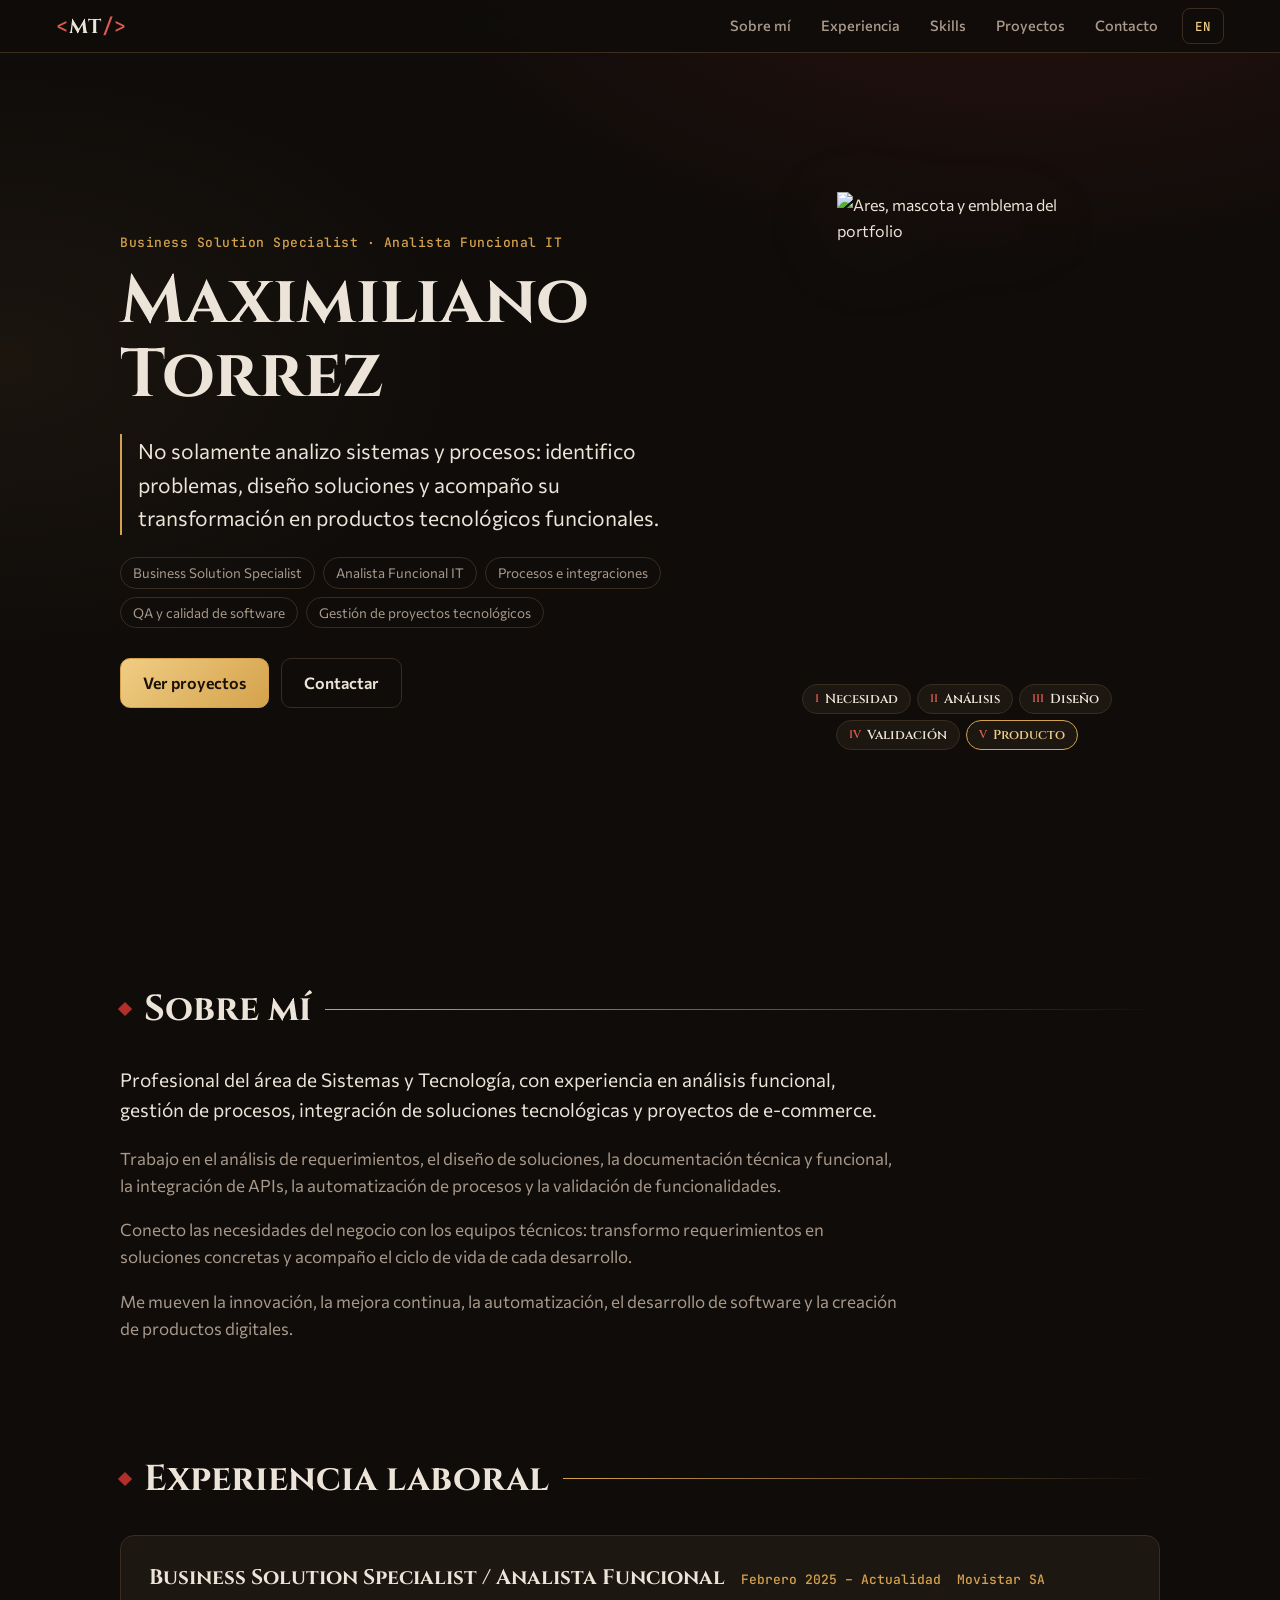
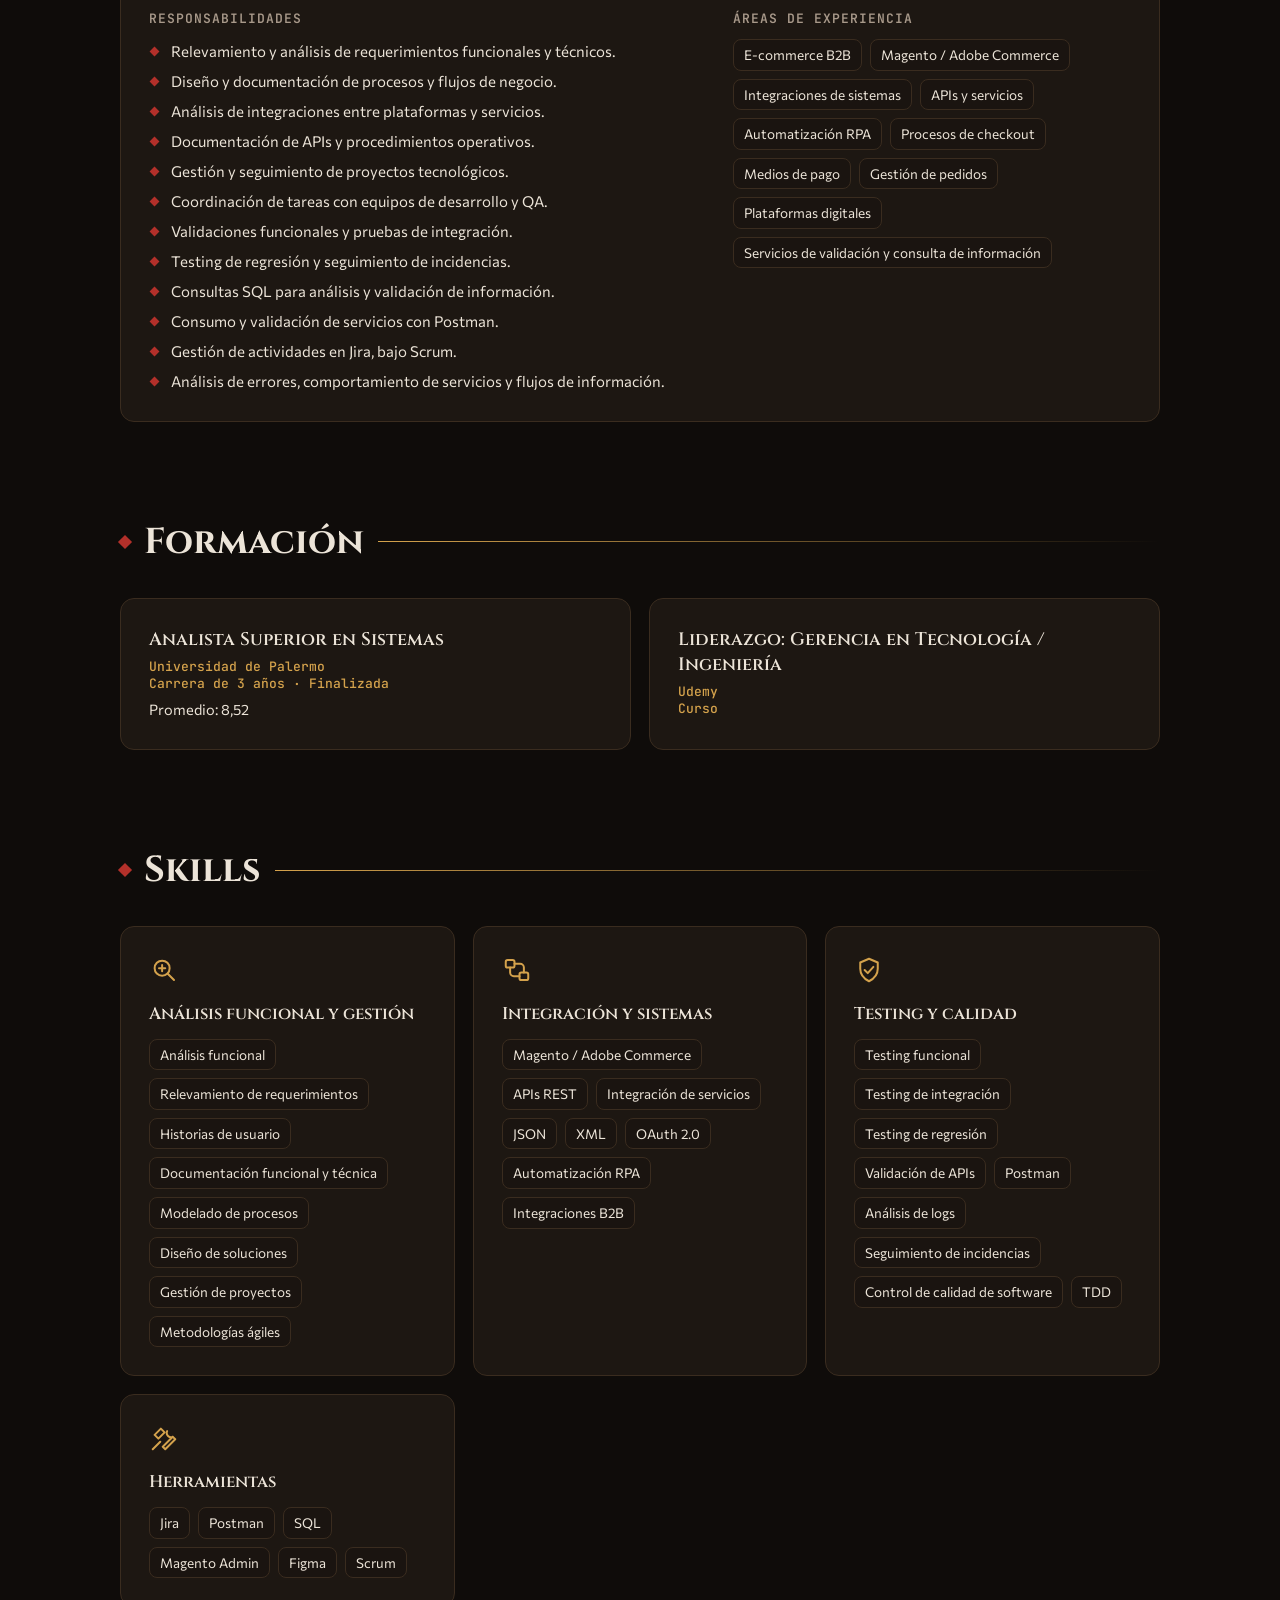
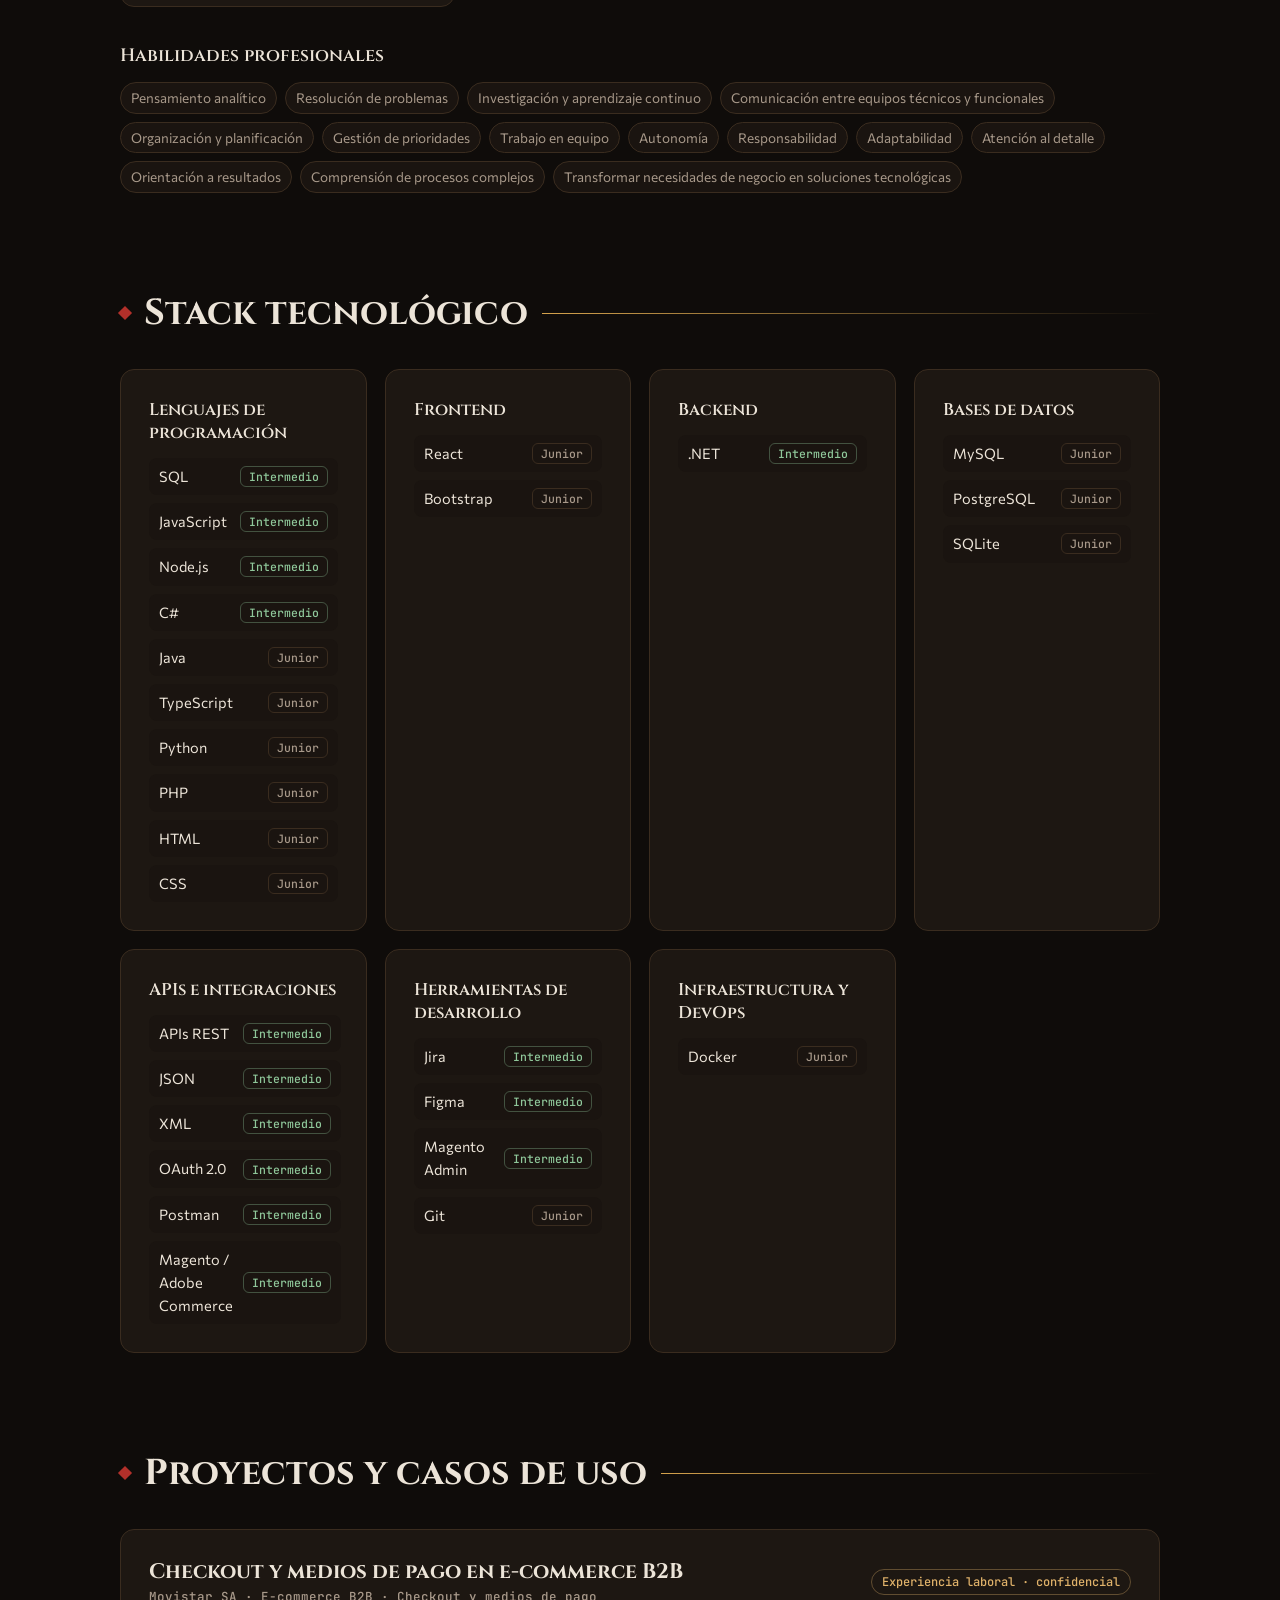
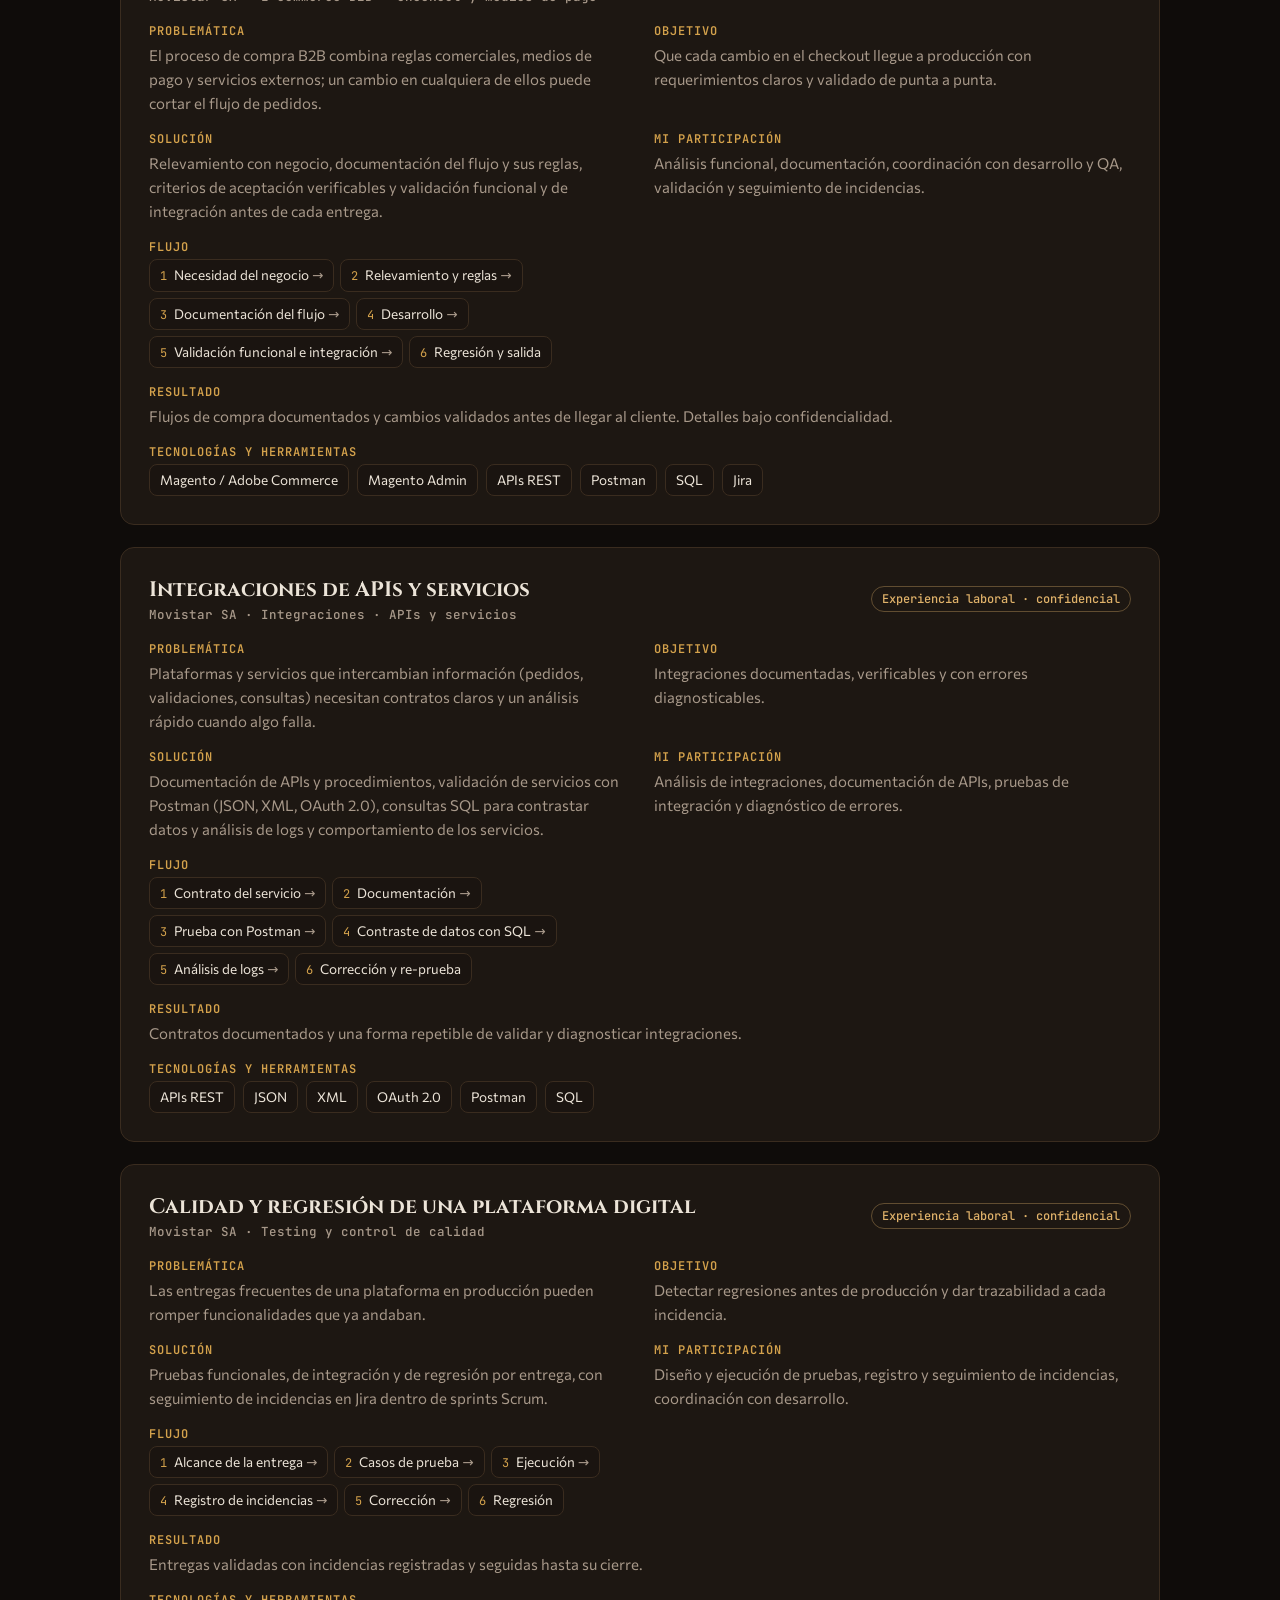
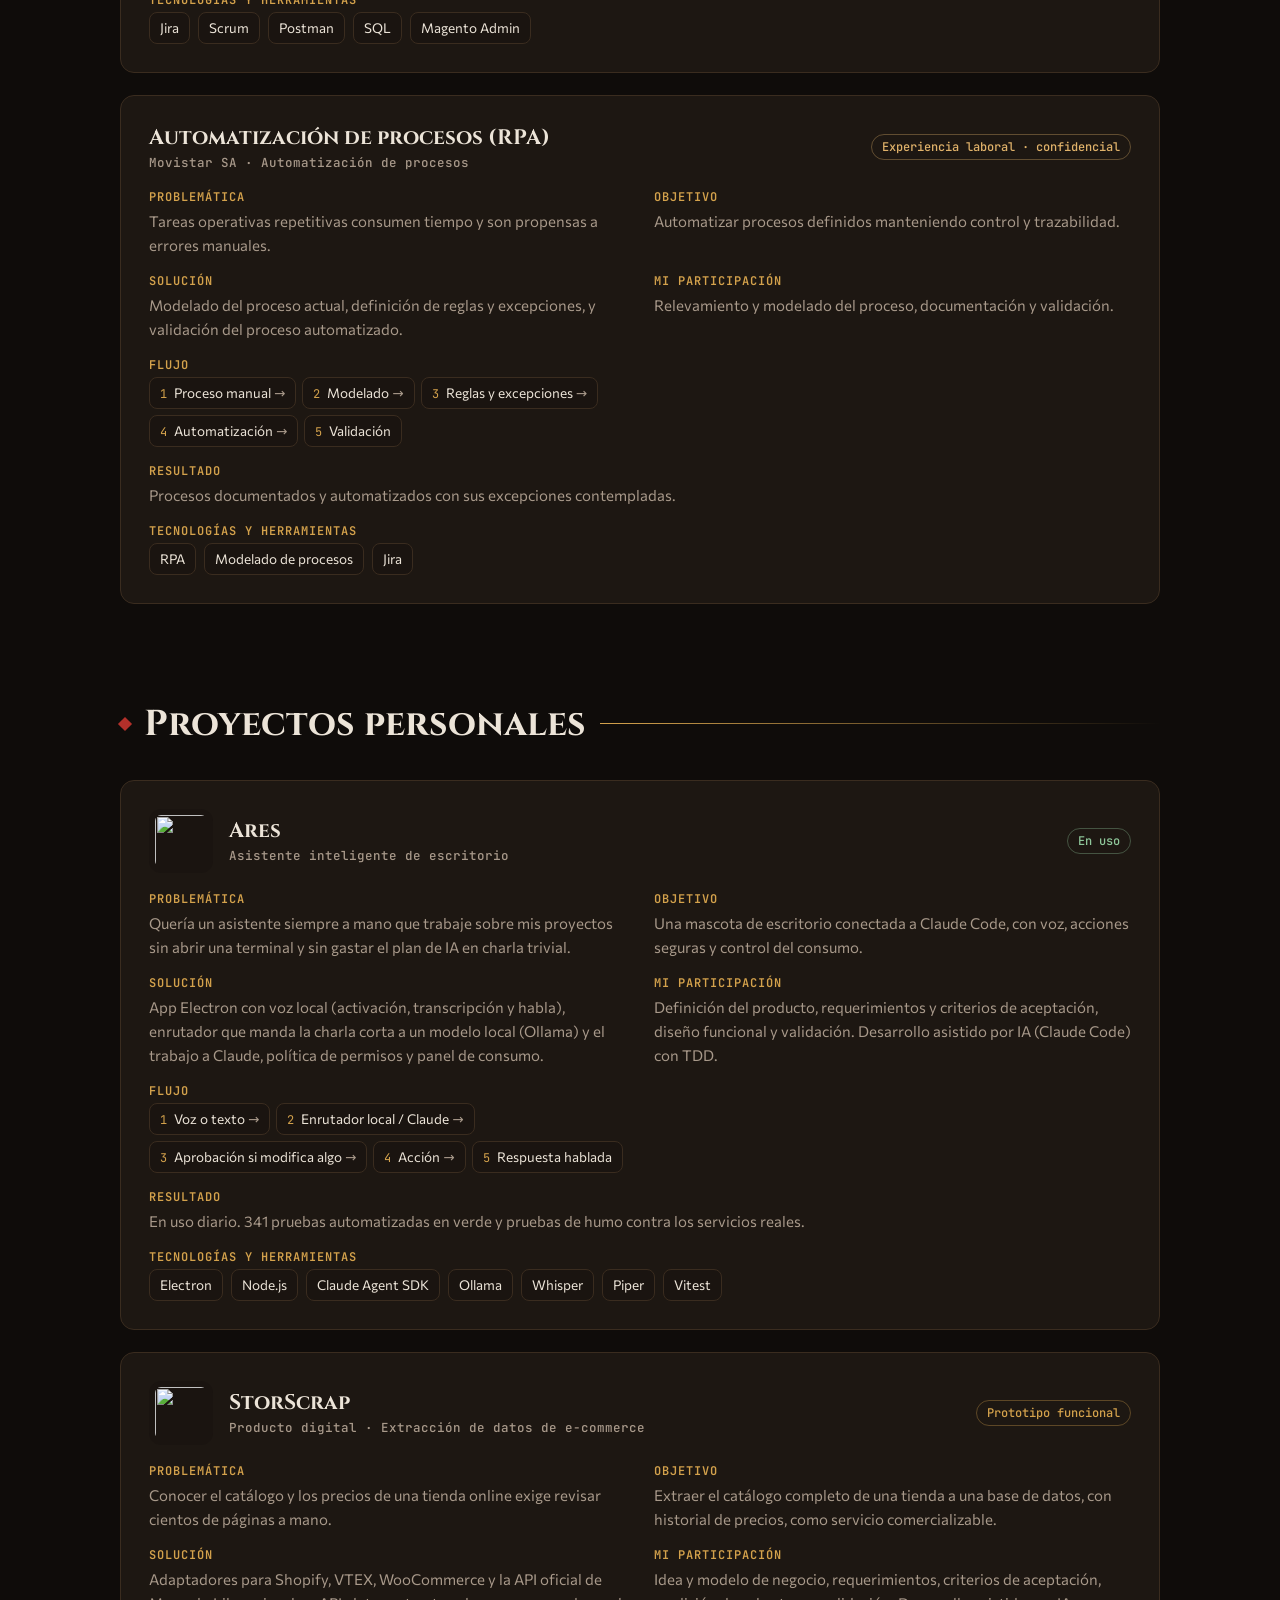
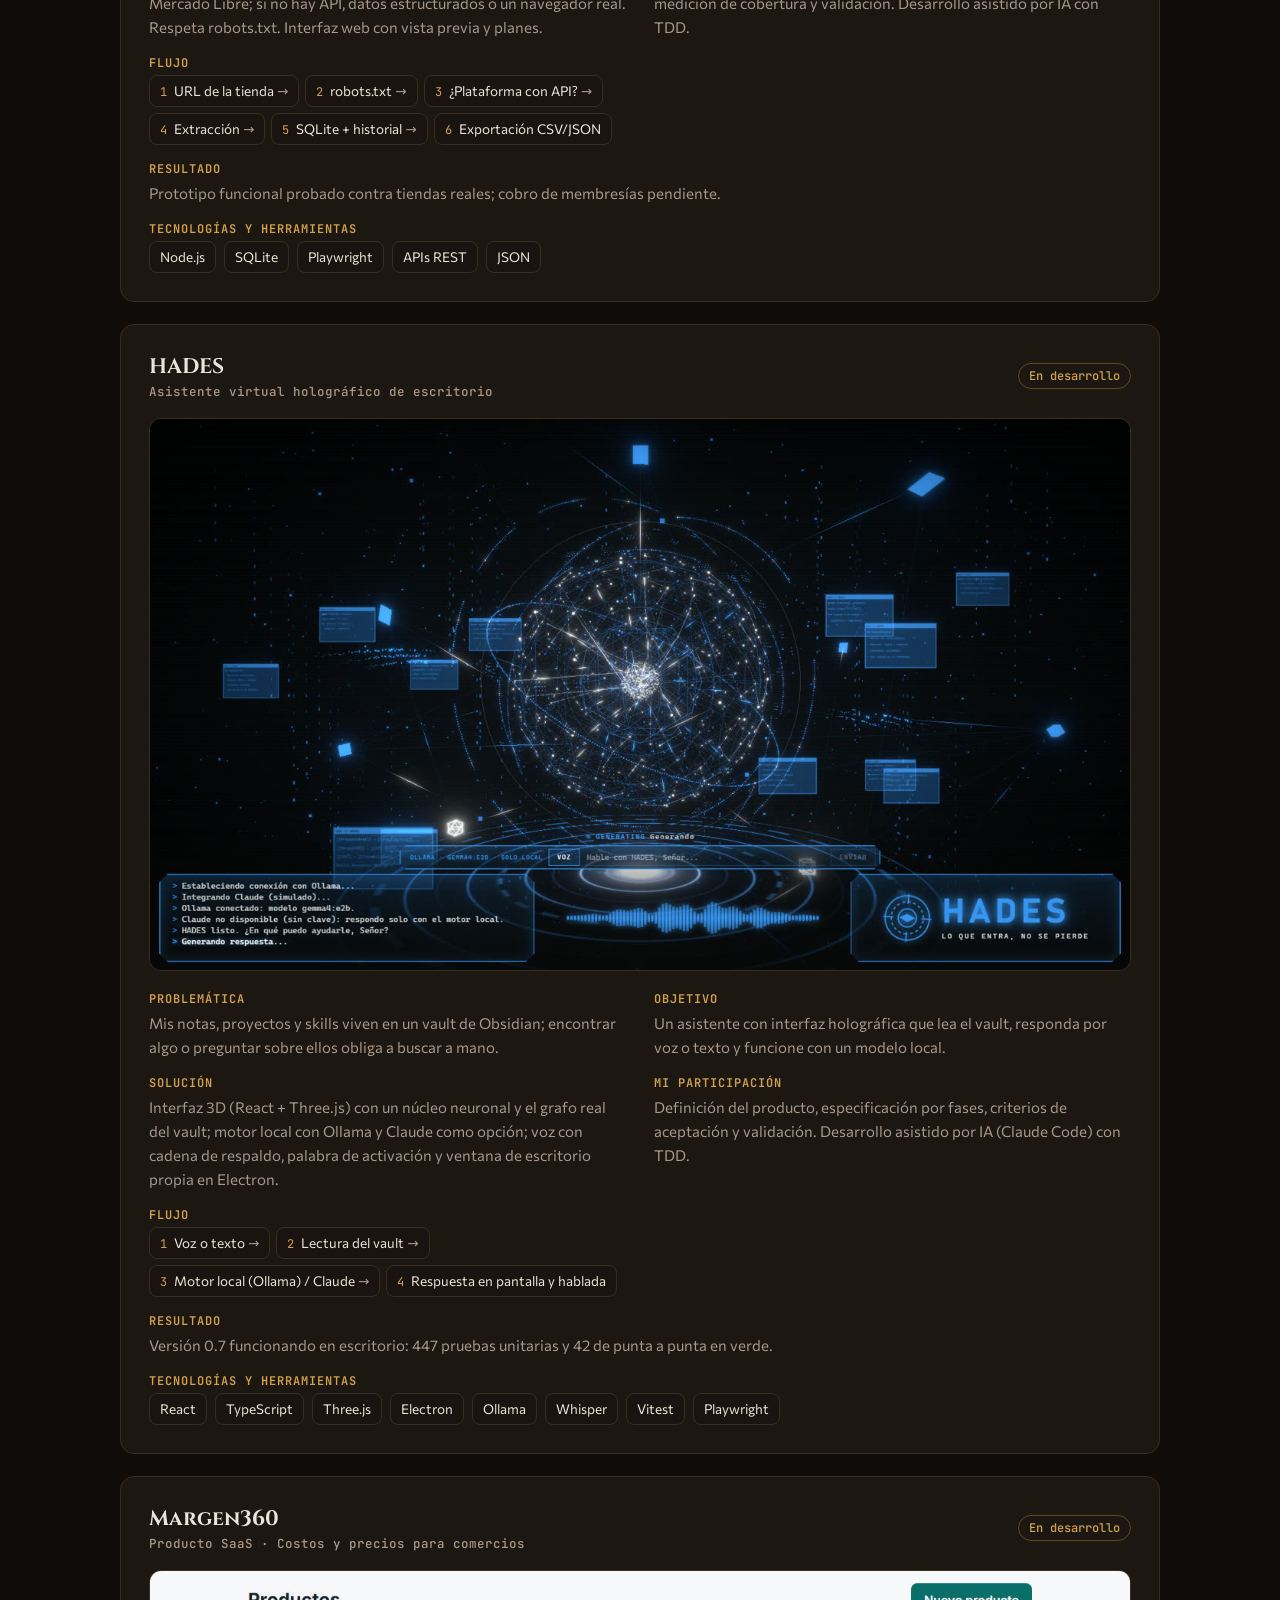
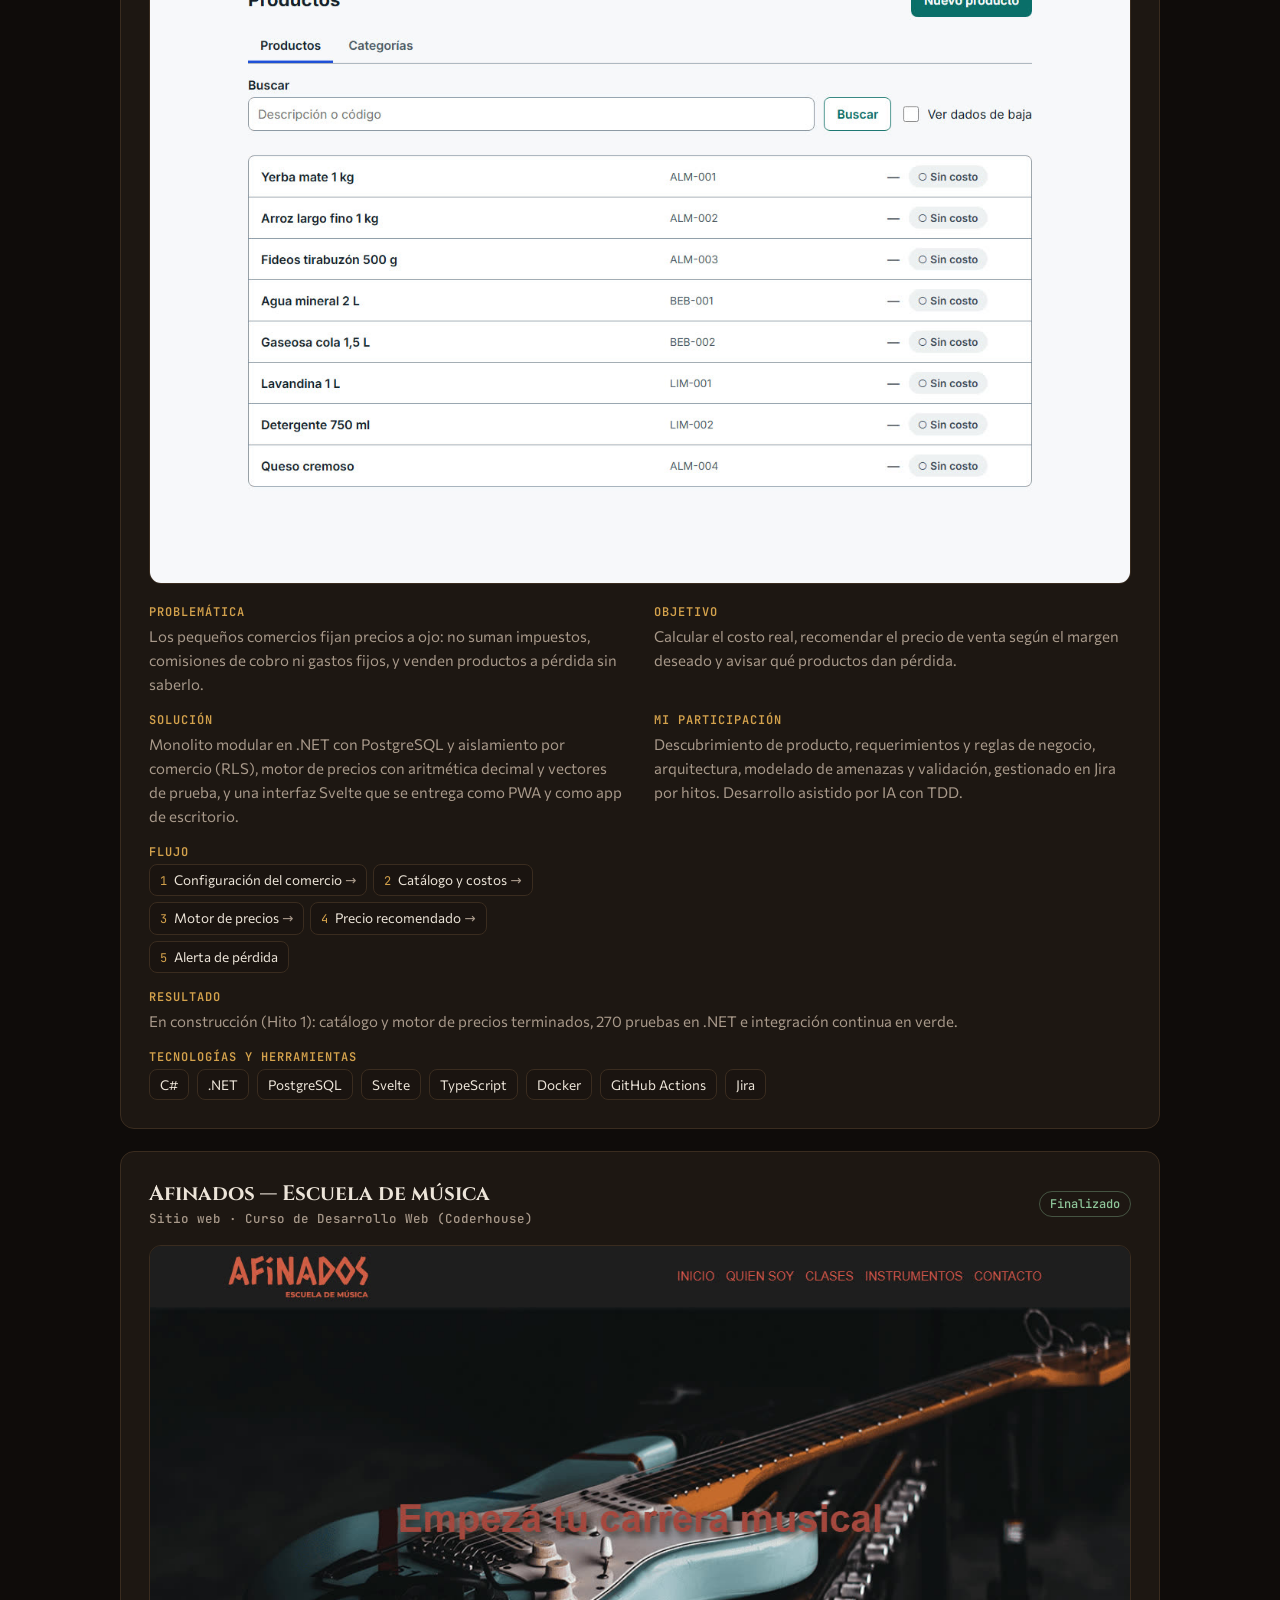
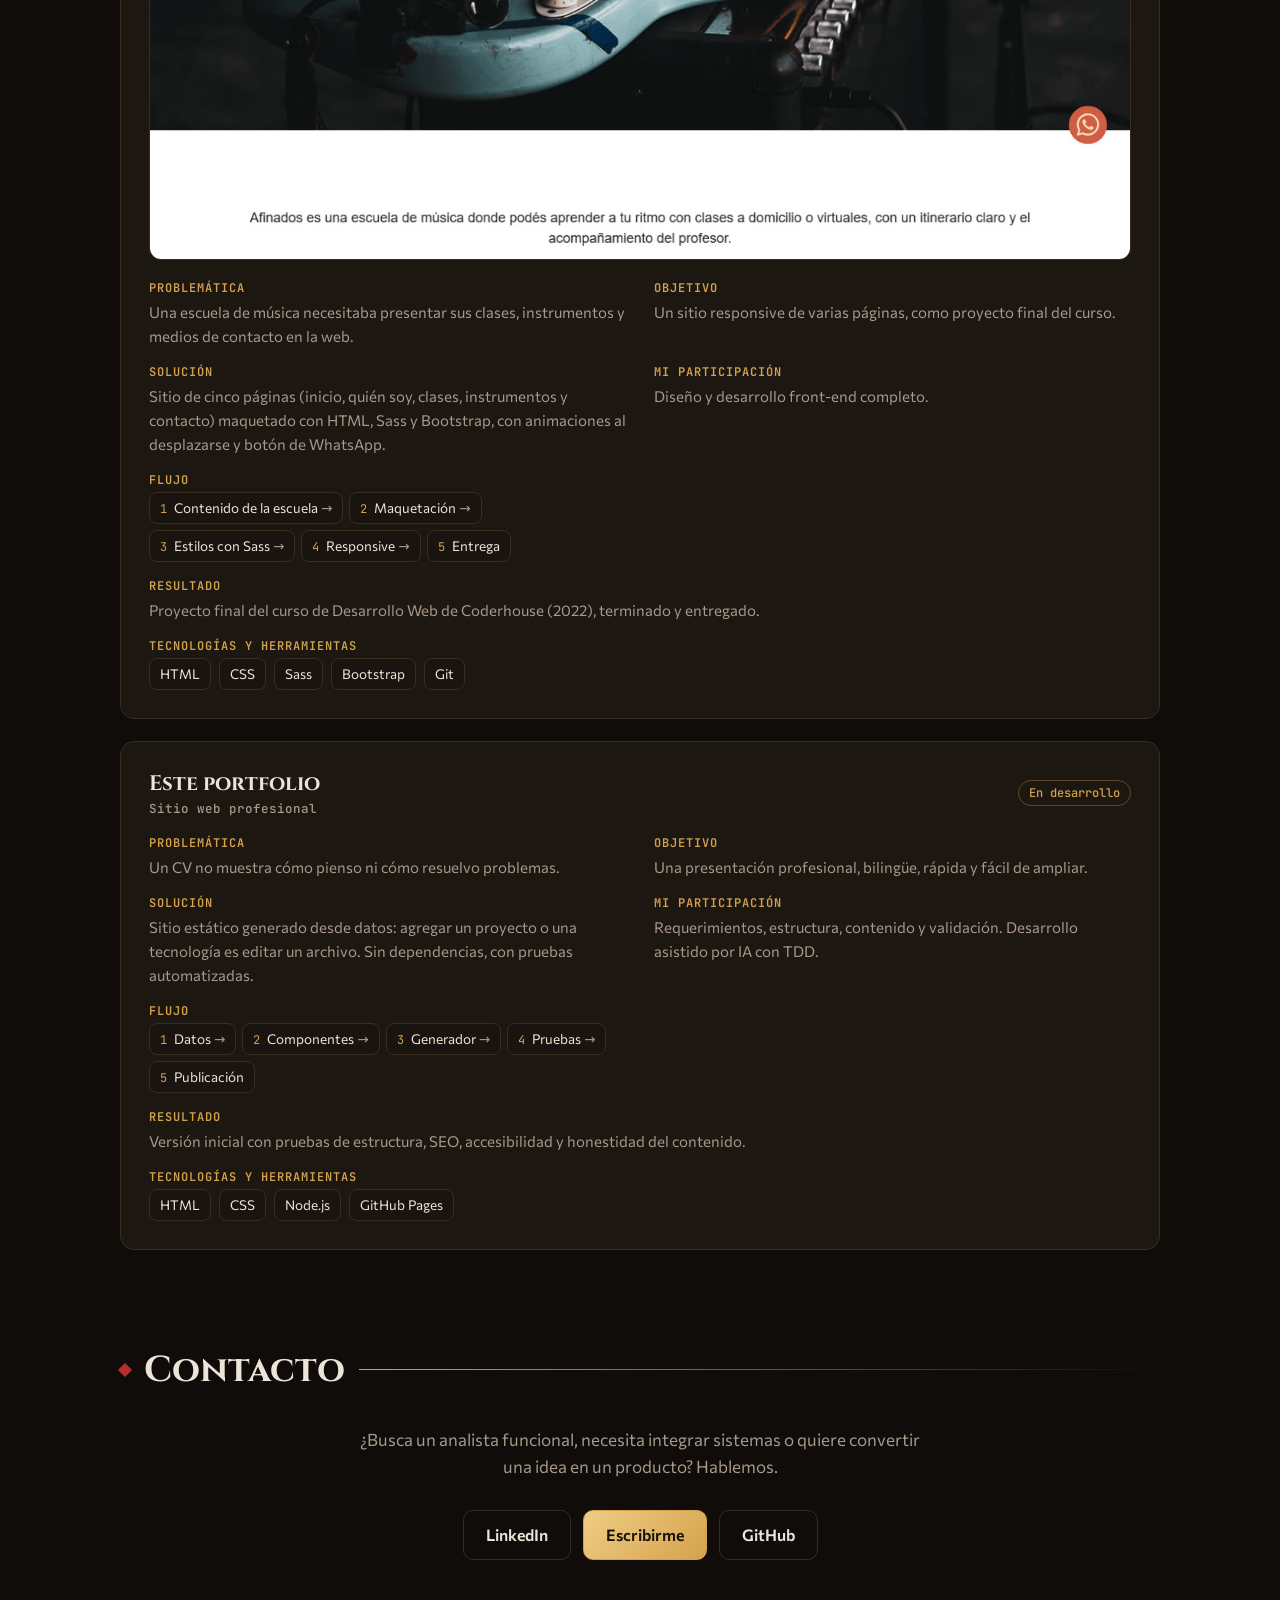
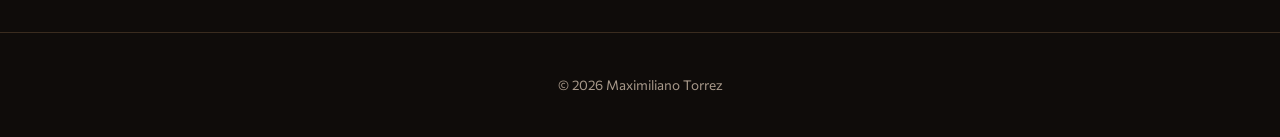
==== commit e9356dbf: "Formación sin ORT, Liderazgo en Udemy, casos en Movistar, herramientas en intermedio y fuente Commis" ====
--- a/docs/index.html
+++ b/docs/index.html
@@ -18,7 +18,7 @@
 <link rel="icon" href="assets/ares.svg" type="image/svg+xml">
 <link rel="preconnect" href="https://fonts.googleapis.com">
 <link rel="preconnect" href="https://fonts.gstatic.com" crossorigin>
-<link href="https://fonts.googleapis.com/css2?family=Cinzel:wght@600;700&family=Inter:wght@400;500;600&family=JetBrains+Mono:wght@500&display=swap" rel="stylesheet">
+<link href="https://fonts.googleapis.com/css2?family=Cinzel:wght@600;700&family=Commissioner:wght@400;500;600&family=JetBrains+Mono:wght@500&display=swap" rel="stylesheet">
 <link rel="stylesheet" href="styles.css">
 <script type="application/ld+json">{"@context":"https://schema.org","@type":"Person","name":"Maximiliano Torrez","url":"https://maxitorrez.github.io/","jobTitle":"Business Solution Specialist · Analista Funcional IT","description":"Maximiliano Torrez, Business Solution Specialist y Analista Funcional IT: análisis de requerimientos, integraciones de APIs, e-commerce B2B con Magento / Adobe Commerce, QA y automatización.","sameAs":["https://github.com/maxitorrez","https://www.linkedin.com/in/patricio-torrez"],"knowsAbout":["Análisis funcional","Relevamiento de requerimientos","Historias de usuario","Documentación funcional y técnica","Modelado de procesos","Diseño de soluciones","Gestión de proyectos","Metodologías ágiles","Magento / Adobe Commerce","APIs REST","Integración de servicios","JSON","XML","OAuth 2.0","Automatización RPA","Integraciones B2B","Testing funcional","Testing de integración","Testing de regresión","Validación de APIs","Postman","Análisis de logs","Seguimiento de incidencias","Control de calidad de software","TDD","Jira","Postman","SQL","Magento Admin","Figma","Scrum"]}</script>
 </head>
@@ -51,12 +51,12 @@
     <div><h4>Áreas de experiencia</h4><ul class="chips"><li class="chip">E-commerce B2B</li><li class="chip">Magento / Adobe Commerce</li><li class="chip">Integraciones de sistemas</li><li class="chip">APIs y servicios</li><li class="chip">Automatización RPA</li><li class="chip">Procesos de checkout</li><li class="chip">Medios de pago</li><li class="chip">Gestión de pedidos</li><li class="chip">Plataformas digitales</li><li class="chip">Servicios de validación y consulta de información</li></ul></div>
   </div>
 </article></section>
-<section id="formacion" class="section" aria-labelledby="formacion-t"><h2 id="formacion-t" class="section-title">Formación</h2><ul class="grid edu-list"><li class="card edu"><h3>Analista Superior en Sistemas</h3><p class="inst">Universidad de Palermo</p><p class="period">Carrera de 3 años · Finalizada</p><p class="note">Promedio: 8,52</p></li><li class="card edu"><h3>Formación en Sistemas</h3><p class="inst">ORT</p></li><li class="card edu"><h3>Liderazgo: Gerencia en Tecnología / Ingeniería</h3></li></ul></section>
+<section id="formacion" class="section" aria-labelledby="formacion-t"><h2 id="formacion-t" class="section-title">Formación</h2><ul class="grid edu-list"><li class="card edu"><h3>Analista Superior en Sistemas</h3><p class="inst">Universidad de Palermo</p><p class="period">Carrera de 3 años · Finalizada</p><p class="note">Promedio: 8,52</p></li><li class="card edu"><h3>Liderazgo: Gerencia en Tecnología / Ingeniería</h3><p class="inst">Udemy</p><p class="period">Curso</p></li></ul></section>
 <section id="skills" class="section" aria-labelledby="skills-t"><h2 id="skills-t" class="section-title">Skills</h2><div class="grid skills"><div class="card skill-group"><svg class="icon" viewBox="0 0 24 24" aria-hidden="true" focusable="false"><g fill="none" stroke="currentColor" stroke-width="1.6" stroke-linecap="round" stroke-linejoin="round"><circle cx="10.5" cy="10.5" r="6"/><path d="M15 15l5 5M8 10.5h5M10.5 8v5"/></g></svg><h3>Análisis funcional y gestión</h3><ul class="chips"><li class="chip">Análisis funcional</li><li class="chip">Relevamiento de requerimientos</li><li class="chip">Historias de usuario</li><li class="chip">Documentación funcional y técnica</li><li class="chip">Modelado de procesos</li><li class="chip">Diseño de soluciones</li><li class="chip">Gestión de proyectos</li><li class="chip">Metodologías ágiles</li></ul></div><div class="card skill-group"><svg class="icon" viewBox="0 0 24 24" aria-hidden="true" focusable="false"><g fill="none" stroke="currentColor" stroke-width="1.6" stroke-linecap="round" stroke-linejoin="round"><rect x="3" y="4" width="7" height="6" rx="1.5"/><rect x="14" y="14" width="7" height="6" rx="1.5"/><path d="M6.5 10v4a3 3 0 0 0 3 3H14M17.5 14v-4a3 3 0 0 0-3-3H10"/></g></svg><h3>Integración y sistemas</h3><ul class="chips"><li class="chip">Magento / Adobe Commerce</li><li class="chip">APIs REST</li><li class="chip">Integración de servicios</li><li class="chip">JSON</li><li class="chip">XML</li><li class="chip">OAuth 2.0</li><li class="chip">Automatización RPA</li><li class="chip">Integraciones B2B</li></ul></div><div class="card skill-group"><svg class="icon" viewBox="0 0 24 24" aria-hidden="true" focusable="false"><g fill="none" stroke="currentColor" stroke-width="1.6" stroke-linecap="round" stroke-linejoin="round"><path d="M12 3l7 3v5c0 4.5-3 8-7 10-4-2-7-5.5-7-10V6z"/><path d="M8.5 12l2.5 2.5 4.5-5"/></g></svg><h3>Testing y calidad</h3><ul class="chips"><li class="chip">Testing funcional</li><li class="chip">Testing de integración</li><li class="chip">Testing de regresión</li><li class="chip">Validación de APIs</li><li class="chip">Postman</li><li class="chip">Análisis de logs</li><li class="chip">Seguimiento de incidencias</li><li class="chip">Control de calidad de software</li><li class="chip">TDD</li></ul></div><div class="card skill-group"><svg class="icon" viewBox="0 0 24 24" aria-hidden="true" focusable="false"><g fill="none" stroke="currentColor" stroke-width="1.6" stroke-linecap="round" stroke-linejoin="round"><path d="M14.5 6.5a3.5 3.5 0 0 0 4.6 4.6L21 13l-8 8-2-2 8-8"/><path d="M3 21l6-6M9.5 4.5l3 3-5 5-3-3z"/></g></svg><h3>Herramientas</h3><ul class="chips"><li class="chip">Jira</li><li class="chip">Postman</li><li class="chip">SQL</li><li class="chip">Magento Admin</li><li class="chip">Figma</li><li class="chip">Scrum</li></ul></div></div>
 <h3 class="sub">Habilidades profesionales</h3><ul class="chips"><li class="chip soft">Pensamiento analítico</li><li class="chip soft">Resolución de problemas</li><li class="chip soft">Investigación y aprendizaje continuo</li><li class="chip soft">Comunicación entre equipos técnicos y funcionales</li><li class="chip soft">Organización y planificación</li><li class="chip soft">Gestión de prioridades</li><li class="chip soft">Trabajo en equipo</li><li class="chip soft">Autonomía</li><li class="chip soft">Responsabilidad</li><li class="chip soft">Adaptabilidad</li><li class="chip soft">Atención al detalle</li><li class="chip soft">Orientación a resultados</li><li class="chip soft">Comprensión de procesos complejos</li><li class="chip soft">Transformar necesidades de negocio en soluciones tecnológicas</li></ul></section>
-<section id="stack" class="section" aria-labelledby="stack-t"><h2 id="stack-t" class="section-title">Stack tecnológico</h2><div class="grid stack"><div class="card stack-group"><h3>Lenguajes de programación</h3><ul class="tech-list"><li class="tech"><span class="tech-name">SQL</span><span class="level level-intermedio">Intermedio</span></li><li class="tech"><span class="tech-name">JavaScript</span><span class="level level-intermedio">Intermedio</span></li><li class="tech"><span class="tech-name">Node.js</span><span class="level level-intermedio">Intermedio</span></li><li class="tech"><span class="tech-name">C#</span><span class="level level-intermedio">Intermedio</span></li><li class="tech"><span class="tech-name">Java</span><span class="level level-junior">Junior</span></li><li class="tech"><span class="tech-name">TypeScript</span><span class="level level-junior">Junior</span></li><li class="tech"><span class="tech-name">Python</span><span class="level level-junior">Junior</span></li><li class="tech"><span class="tech-name">PHP</span><span class="level level-junior">Junior</span></li><li class="tech"><span class="tech-name">HTML</span><span class="level level-junior">Junior</span></li><li class="tech"><span class="tech-name">CSS</span><span class="level level-junior">Junior</span></li></ul></div><div class="card stack-group"><h3>Frontend</h3><ul class="tech-list"><li class="tech"><span class="tech-name">React</span><span class="level level-junior">Junior</span></li><li class="tech"><span class="tech-name">Bootstrap</span><span class="level level-junior">Junior</span></li></ul></div><div class="card stack-group"><h3>Backend</h3><ul class="tech-list"><li class="tech"><span class="tech-name">.NET</span><span class="level level-intermedio">Intermedio</span></li></ul></div><div class="card stack-group"><h3>Bases de datos</h3><ul class="tech-list"><li class="tech"><span class="tech-name">MySQL</span><span class="level level-junior">Junior</span></li><li class="tech"><span class="tech-name">PostgreSQL</span><span class="level level-junior">Junior</span></li><li class="tech"><span class="tech-name">SQLite</span><span class="level level-junior">Junior</span></li></ul></div><div class="card stack-group"><h3>APIs e integraciones</h3><ul class="tech-list"><li class="tech"><span class="tech-name">APIs REST</span></li><li class="tech"><span class="tech-name">JSON</span></li><li class="tech"><span class="tech-name">XML</span></li><li class="tech"><span class="tech-name">OAuth 2.0</span></li><li class="tech"><span class="tech-name">Postman</span></li><li class="tech"><span class="tech-name">Magento / Adobe Commerce</span></li></ul></div><div class="card stack-group"><h3>Herramientas de desarrollo</h3><ul class="tech-list"><li class="tech"><span class="tech-name">Jira</span></li><li class="tech"><span class="tech-name">Figma</span></li><li class="tech"><span class="tech-name">Magento Admin</span></li><li class="tech"><span class="tech-name">Git</span><span class="level level-junior">Junior</span></li></ul></div><div class="card stack-group"><h3>Infraestructura y DevOps</h3><ul class="tech-list"><li class="tech"><span class="tech-name">Docker</span><span class="level level-junior">Junior</span></li></ul></div></div></section>
+<section id="stack" class="section" aria-labelledby="stack-t"><h2 id="stack-t" class="section-title">Stack tecnológico</h2><div class="grid stack"><div class="card stack-group"><h3>Lenguajes de programación</h3><ul class="tech-list"><li class="tech"><span class="tech-name">SQL</span><span class="level level-intermedio">Intermedio</span></li><li class="tech"><span class="tech-name">JavaScript</span><span class="level level-intermedio">Intermedio</span></li><li class="tech"><span class="tech-name">Node.js</span><span class="level level-intermedio">Intermedio</span></li><li class="tech"><span class="tech-name">C#</span><span class="level level-intermedio">Intermedio</span></li><li class="tech"><span class="tech-name">Java</span><span class="level level-junior">Junior</span></li><li class="tech"><span class="tech-name">TypeScript</span><span class="level level-junior">Junior</span></li><li class="tech"><span class="tech-name">Python</span><span class="level level-junior">Junior</span></li><li class="tech"><span class="tech-name">PHP</span><span class="level level-junior">Junior</span></li><li class="tech"><span class="tech-name">HTML</span><span class="level level-junior">Junior</span></li><li class="tech"><span class="tech-name">CSS</span><span class="level level-junior">Junior</span></li></ul></div><div class="card stack-group"><h3>Frontend</h3><ul class="tech-list"><li class="tech"><span class="tech-name">React</span><span class="level level-junior">Junior</span></li><li class="tech"><span class="tech-name">Bootstrap</span><span class="level level-junior">Junior</span></li></ul></div><div class="card stack-group"><h3>Backend</h3><ul class="tech-list"><li class="tech"><span class="tech-name">.NET</span><span class="level level-intermedio">Intermedio</span></li></ul></div><div class="card stack-group"><h3>Bases de datos</h3><ul class="tech-list"><li class="tech"><span class="tech-name">MySQL</span><span class="level level-junior">Junior</span></li><li class="tech"><span class="tech-name">PostgreSQL</span><span class="level level-junior">Junior</span></li><li class="tech"><span class="tech-name">SQLite</span><span class="level level-junior">Junior</span></li></ul></div><div class="card stack-group"><h3>APIs e integraciones</h3><ul class="tech-list"><li class="tech"><span class="tech-name">APIs REST</span><span class="level level-intermedio">Intermedio</span></li><li class="tech"><span class="tech-name">JSON</span><span class="level level-intermedio">Intermedio</span></li><li class="tech"><span class="tech-name">XML</span><span class="level level-intermedio">Intermedio</span></li><li class="tech"><span class="tech-name">OAuth 2.0</span><span class="level level-intermedio">Intermedio</span></li><li class="tech"><span class="tech-name">Postman</span><span class="level level-intermedio">Intermedio</span></li><li class="tech"><span class="tech-name">Magento / Adobe Commerce</span><span class="level level-intermedio">Intermedio</span></li></ul></div><div class="card stack-group"><h3>Herramientas de desarrollo</h3><ul class="tech-list"><li class="tech"><span class="tech-name">Jira</span><span class="level level-intermedio">Intermedio</span></li><li class="tech"><span class="tech-name">Figma</span><span class="level level-intermedio">Intermedio</span></li><li class="tech"><span class="tech-name">Magento Admin</span><span class="level level-intermedio">Intermedio</span></li><li class="tech"><span class="tech-name">Git</span><span class="level level-junior">Junior</span></li></ul></div><div class="card stack-group"><h3>Infraestructura y DevOps</h3><ul class="tech-list"><li class="tech"><span class="tech-name">Docker</span><span class="level level-junior">Junior</span></li></ul></div></div></section>
 <section id="proyectos" class="section" aria-labelledby="proyectos-t"><h2 id="proyectos-t" class="section-title">Proyectos y casos de uso</h2><div class="projects"><article class="card project" id="p-checkout-b2b">
-  <header class="project-head"><div><h3>Checkout y medios de pago en e-commerce B2B</h3><p class="category">E-commerce B2B · Checkout y medios de pago</p></div><span class="badge badge-laboral">Experiencia laboral · confidencial</span></header>
+  <header class="project-head"><div><h3>Checkout y medios de pago en e-commerce B2B</h3><p class="category">Movistar SA · E-commerce B2B · Checkout y medios de pago</p></div><span class="badge badge-laboral">Experiencia laboral · confidencial</span></header>
   
   <dl class="fields">
     <div class="field"><dt>Problemática</dt><dd>El proceso de compra B2B combina reglas comerciales, medios de pago y servicios externos; un cambio en cualquiera de ellos puede cortar el flujo de pedidos.</dd></div>
@@ -68,7 +68,7 @@
     <div class="field"><dt>Tecnologías y herramientas</dt><dd><ul class="chips"><li class="chip">Magento / Adobe Commerce</li><li class="chip">Magento Admin</li><li class="chip">APIs REST</li><li class="chip">Postman</li><li class="chip">SQL</li><li class="chip">Jira</li></ul></dd></div>
   </dl>
 </article><article class="card project" id="p-integraciones">
-  <header class="project-head"><div><h3>Integraciones de APIs y servicios</h3><p class="category">Integraciones · APIs y servicios</p></div><span class="badge badge-laboral">Experiencia laboral · confidencial</span></header>
+  <header class="project-head"><div><h3>Integraciones de APIs y servicios</h3><p class="category">Movistar SA · Integraciones · APIs y servicios</p></div><span class="badge badge-laboral">Experiencia laboral · confidencial</span></header>
   
   <dl class="fields">
     <div class="field"><dt>Problemática</dt><dd>Plataformas y servicios que intercambian información (pedidos, validaciones, consultas) necesitan contratos claros y un análisis rápido cuando algo falla.</dd></div>
@@ -80,7 +80,7 @@
     <div class="field"><dt>Tecnologías y herramientas</dt><dd><ul class="chips"><li class="chip">APIs REST</li><li class="chip">JSON</li><li class="chip">XML</li><li class="chip">OAuth 2.0</li><li class="chip">Postman</li><li class="chip">SQL</li></ul></dd></div>
   </dl>
 </article><article class="card project" id="p-qa-regresion">
-  <header class="project-head"><div><h3>Calidad y regresión de una plataforma digital</h3><p class="category">Testing y control de calidad</p></div><span class="badge badge-laboral">Experiencia laboral · confidencial</span></header>
+  <header class="project-head"><div><h3>Calidad y regresión de una plataforma digital</h3><p class="category">Movistar SA · Testing y control de calidad</p></div><span class="badge badge-laboral">Experiencia laboral · confidencial</span></header>
   
   <dl class="fields">
     <div class="field"><dt>Problemática</dt><dd>Las entregas frecuentes de una plataforma en producción pueden romper funcionalidades que ya andaban.</dd></div>
@@ -92,7 +92,7 @@
     <div class="field"><dt>Tecnologías y herramientas</dt><dd><ul class="chips"><li class="chip">Jira</li><li class="chip">Scrum</li><li class="chip">Postman</li><li class="chip">SQL</li><li class="chip">Magento Admin</li></ul></dd></div>
   </dl>
 </article><article class="card project" id="p-rpa">
-  <header class="project-head"><div><h3>Automatización de procesos (RPA)</h3><p class="category">Automatización de procesos</p></div><span class="badge badge-laboral">Experiencia laboral · confidencial</span></header>
+  <header class="project-head"><div><h3>Automatización de procesos (RPA)</h3><p class="category">Movistar SA · Automatización de procesos</p></div><span class="badge badge-laboral">Experiencia laboral · confidencial</span></header>
   
   <dl class="fields">
     <div class="field"><dt>Problemática</dt><dd>Tareas operativas repetitivas consumen tiempo y son propensas a errores manuales.</dd></div>
--- a/docs/styles.css
+++ b/docs/styles.css
@@ -1,4 +1,4 @@
-/* Identidad Ares: oscuro cálido, bronce y carmesí, títulos en Cinzel; Inter para leer y JetBrains Mono para etiquetas. */
+/* Identidad Ares: oscuro cálido, bronce y carmesí, títulos en Cinzel; Commissioner (diseño griego, cálido) para leer y JetBrains Mono para etiquetas. */
 :root {
   --bg: #0f0c0a;
   --bg-2: #1a1410;
@@ -20,7 +20,7 @@
 * { box-sizing: border-box; }
 html { scroll-behavior: smooth; scroll-padding-top: 72px; }
 body {
-  margin: 0; color: var(--text); font: 16px/1.65 Inter, system-ui, sans-serif;
+  margin: 0; color: var(--text); font: 16px/1.6 Commissioner, system-ui, sans-serif;
   background-color: var(--bg);
   background-image:
     radial-gradient(1100px 600px at 80% -10%, rgba(179, 48, 42, .16), transparent 60%),
